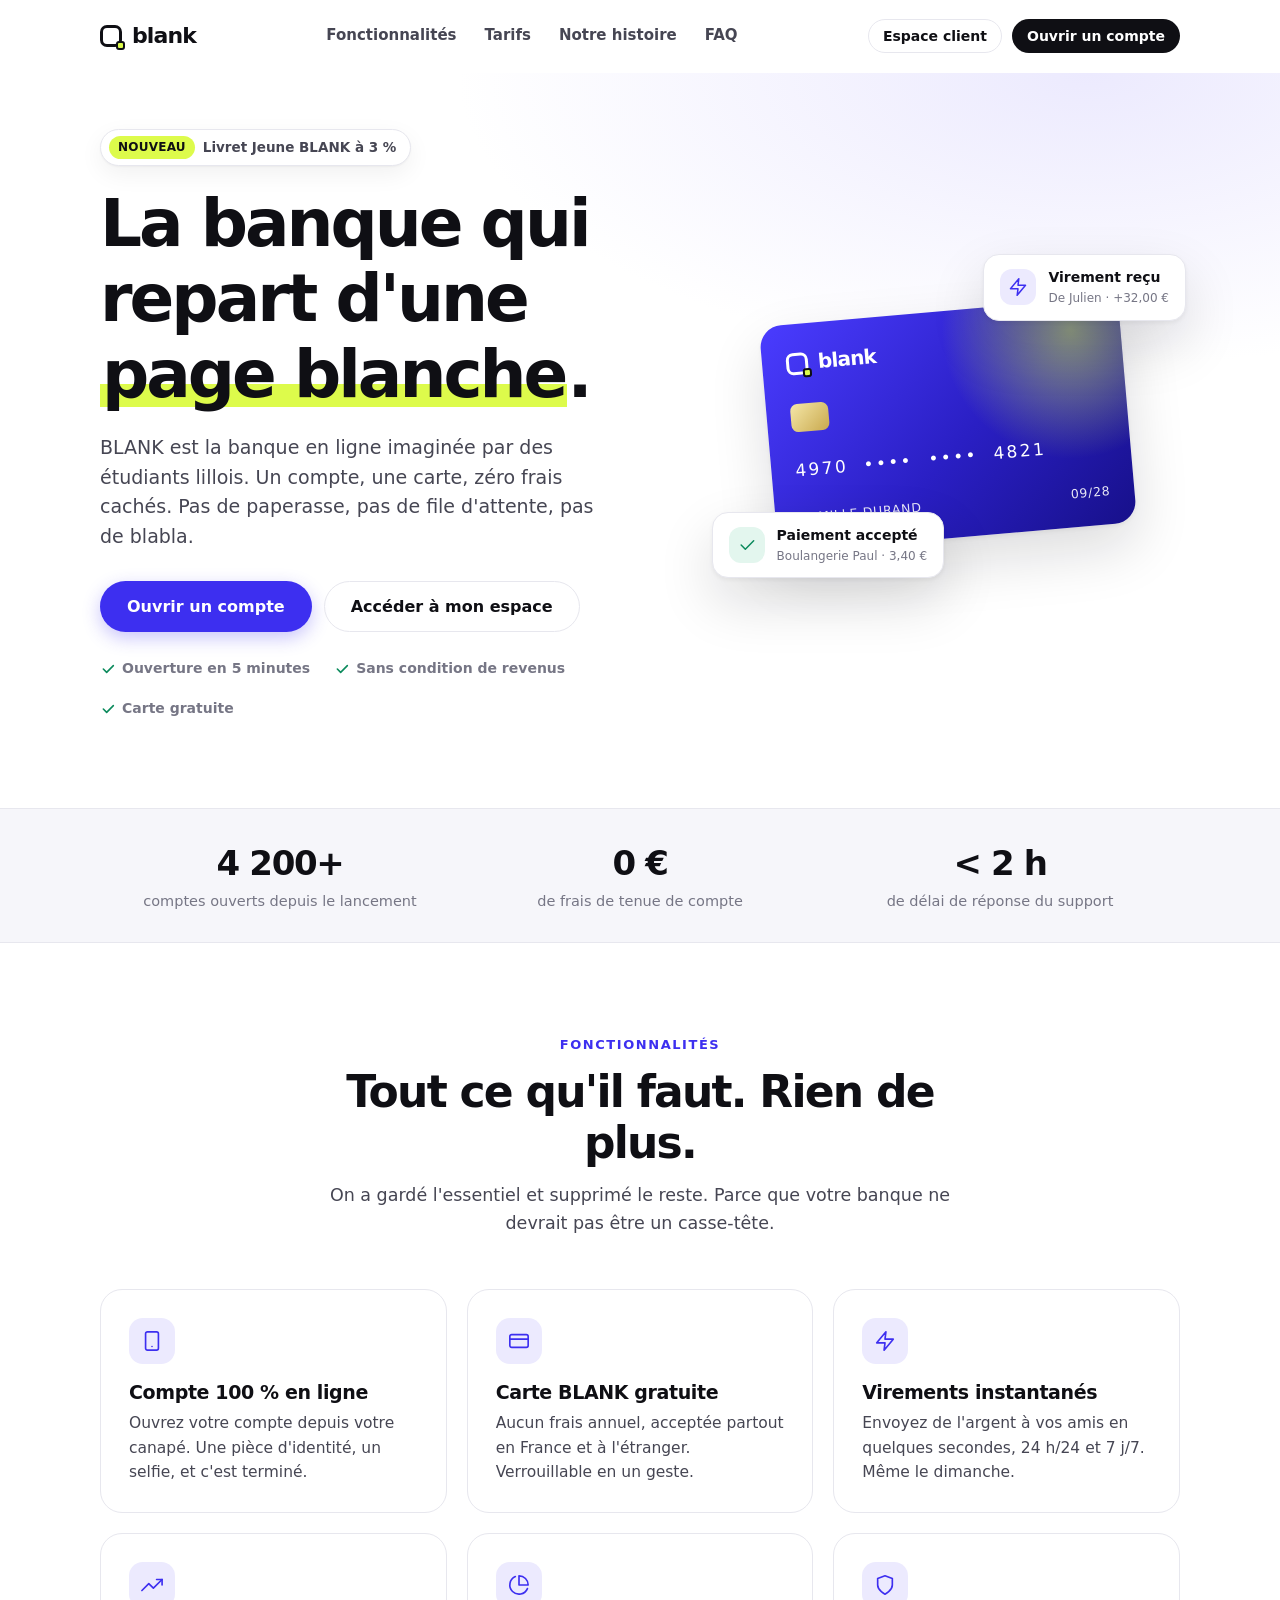
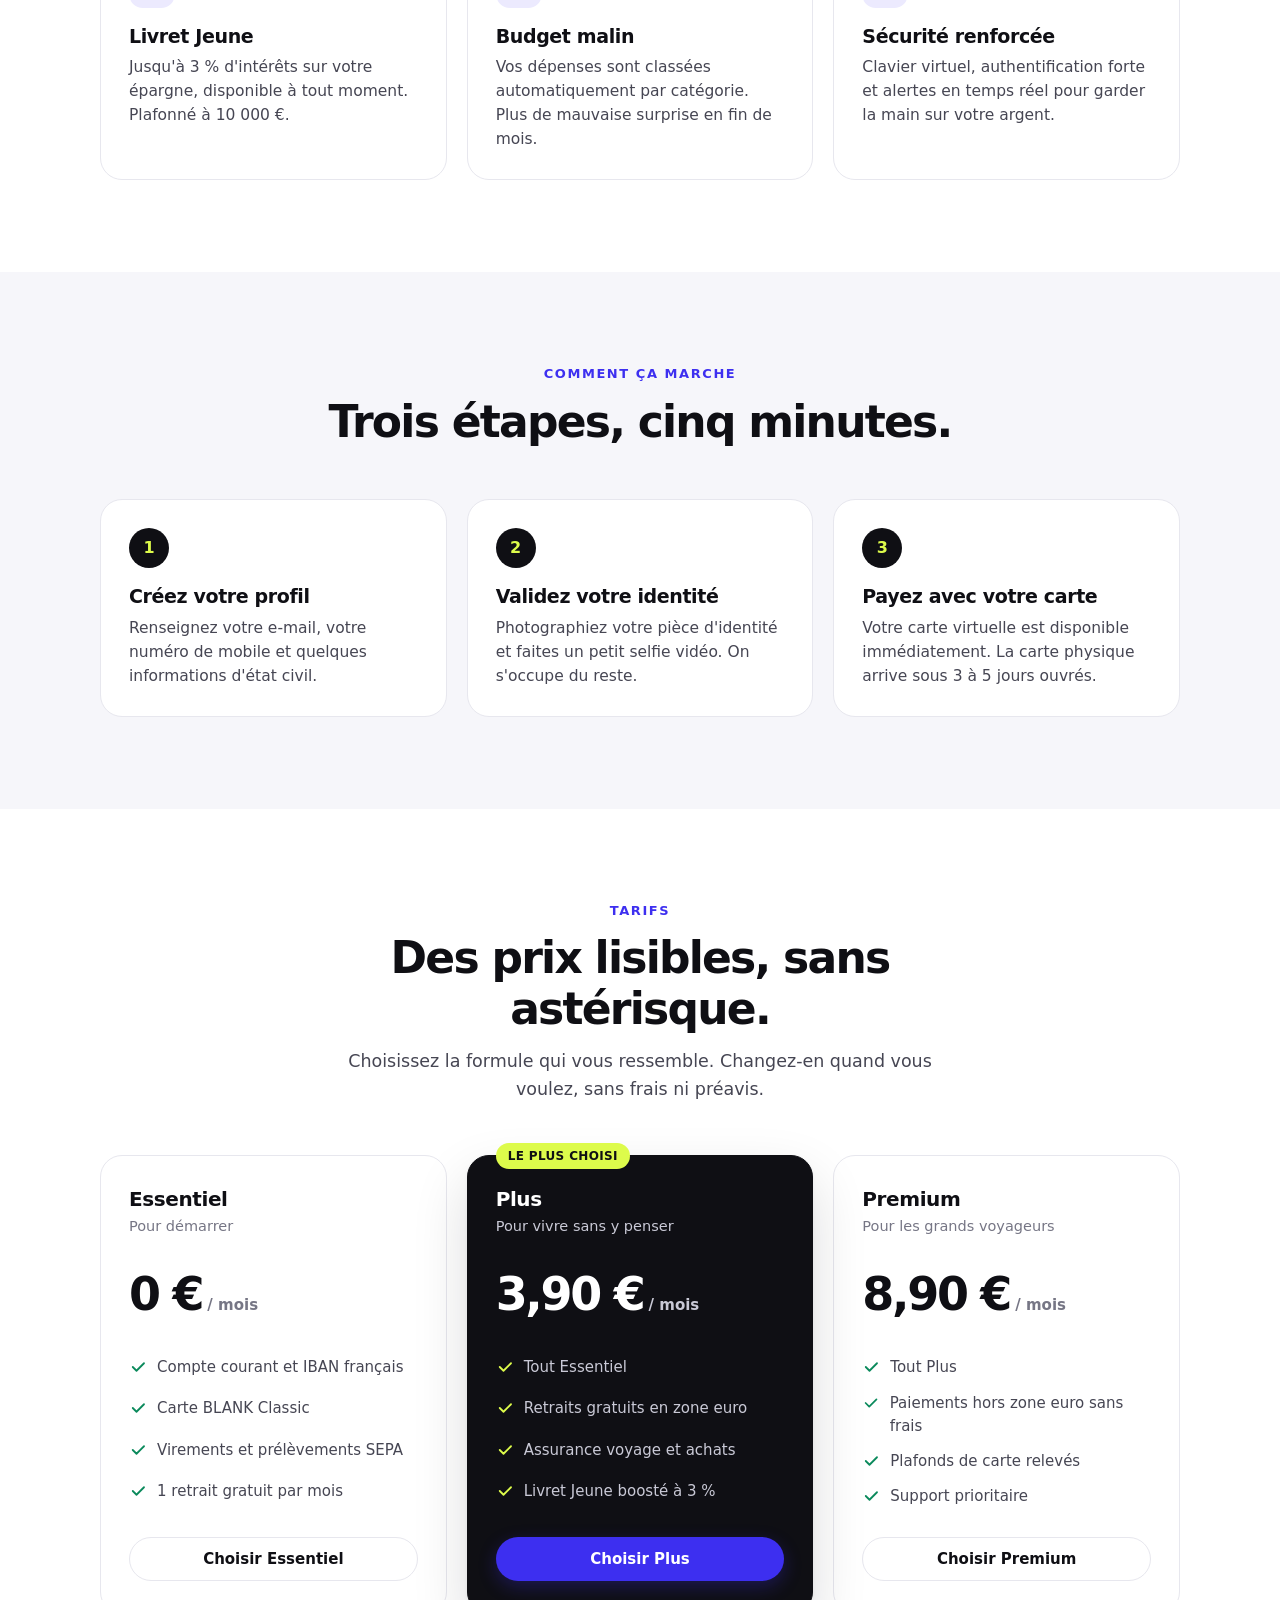
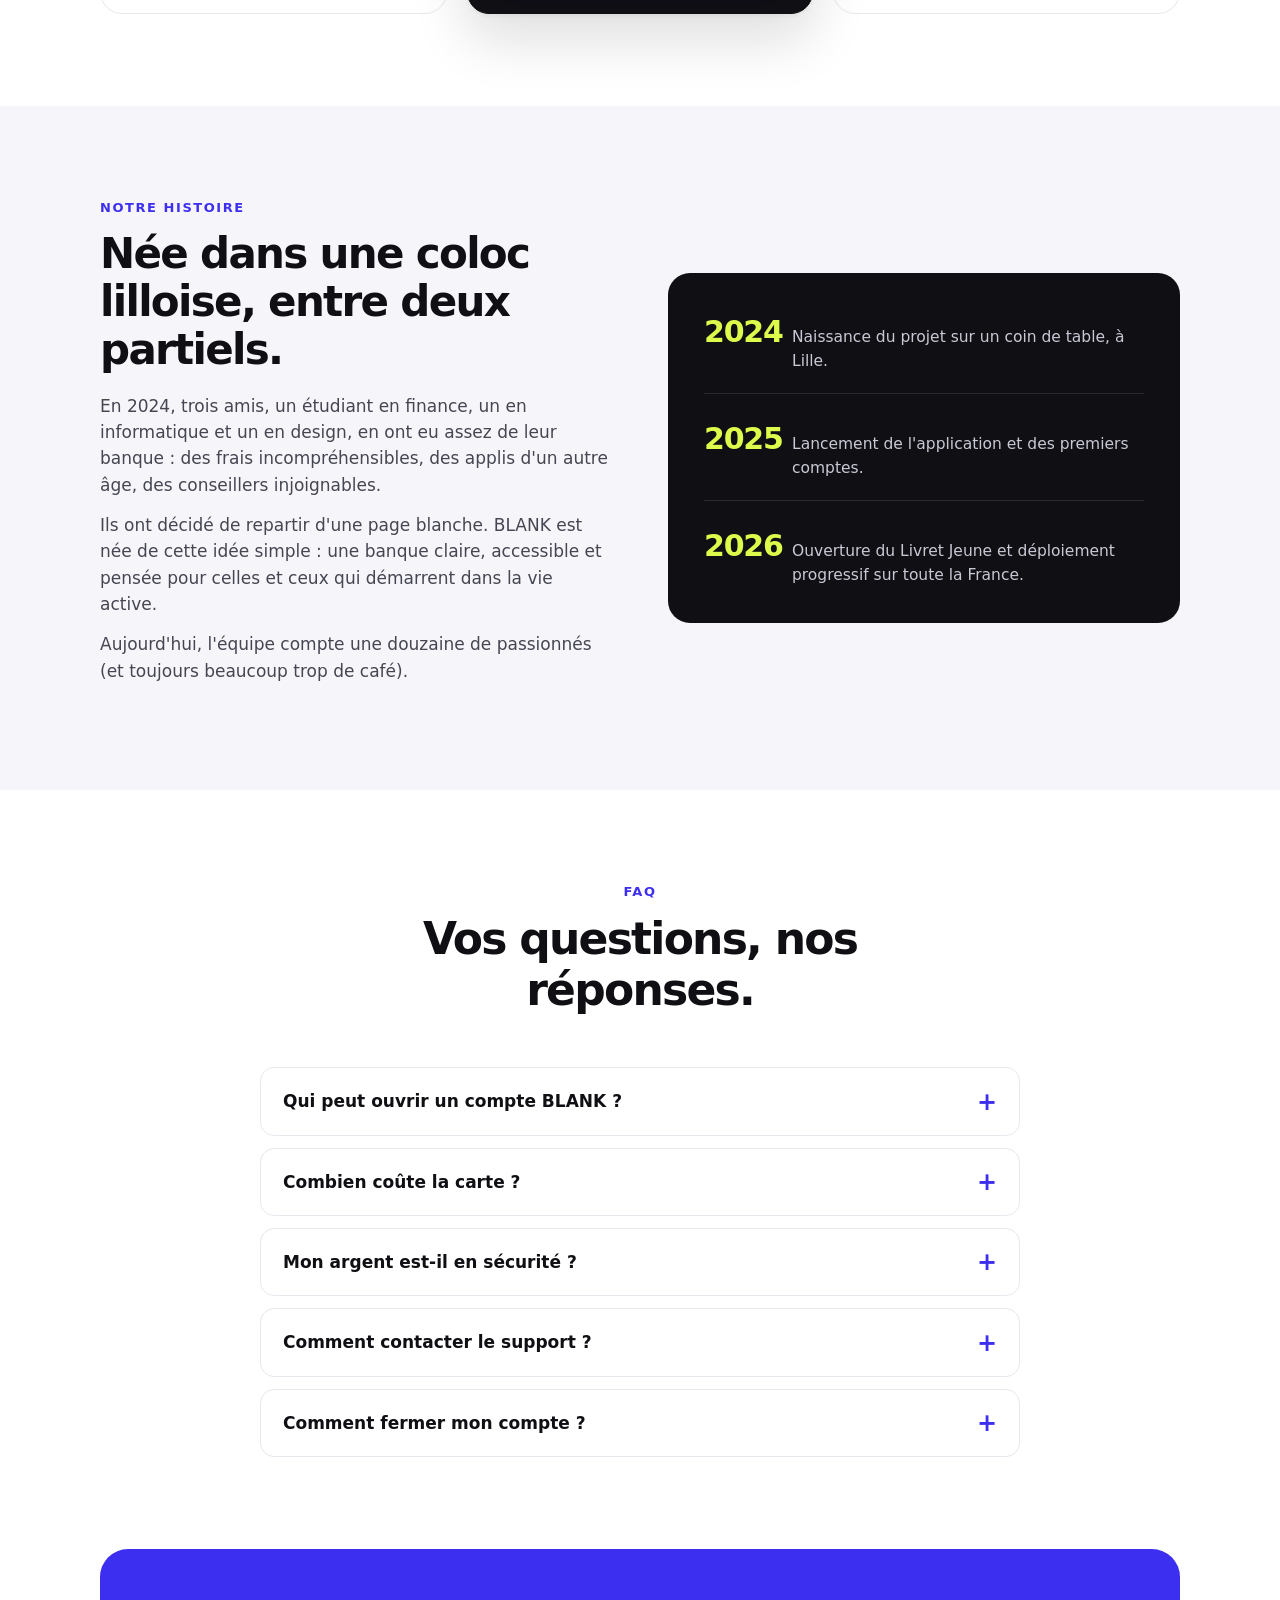
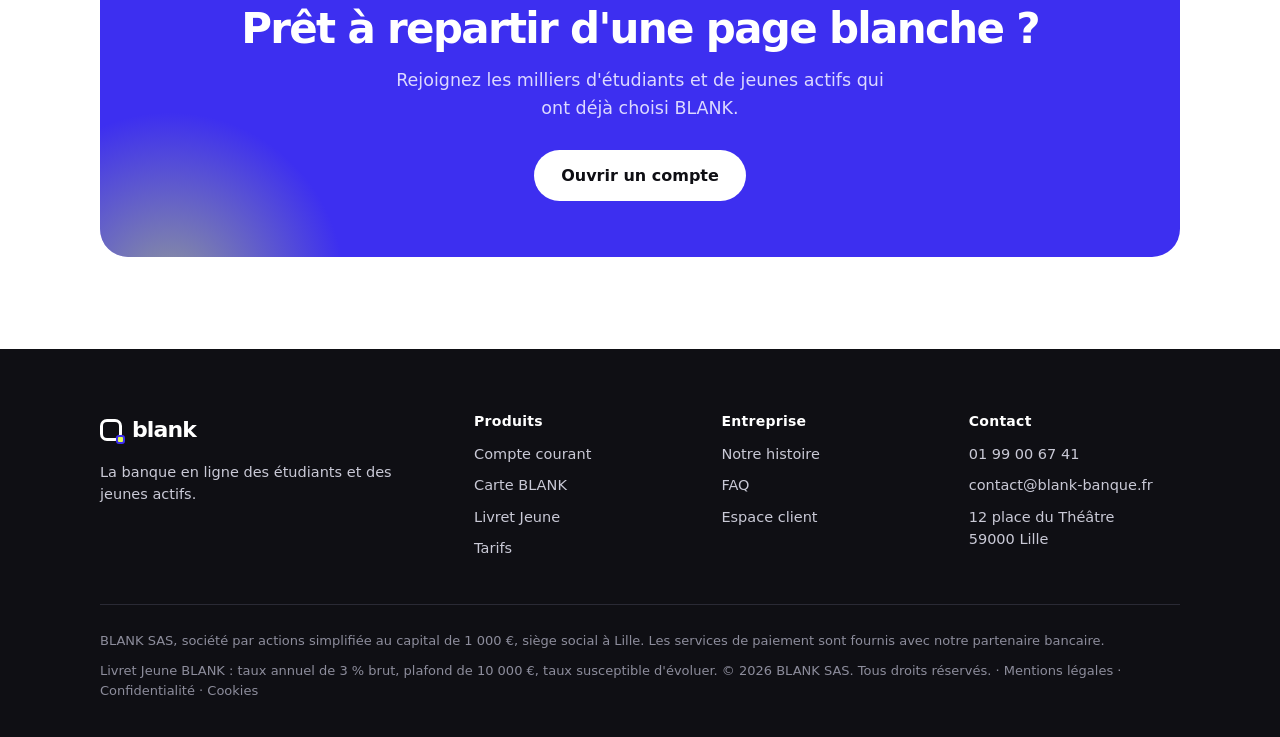
==== index.html @ 654149f1 "Ajouter le site BLANK : accueil, connexion et espace client - Page d'accueil (présentation, fonction" ====
<!doctype html>
<html lang="fr">
<head>
  <meta charset="utf-8">
  <meta name="viewport" content="width=device-width, initial-scale=1">
  <meta name="robots" content="noindex, nofollow">
  <title>BLANK · La banque en ligne des étudiants</title>
  <meta name="description" content="BLANK, la banque en ligne imaginée par des étudiants : un compte, une carte gratuite, des virements instantanés et zéro frais cachés.">
  <link rel="icon" href="assets/favicon.svg" type="image/svg+xml">
  <link rel="stylesheet" href="assets/css/style.css">
</head>
<body>

  <header class="site-header" id="top">
    <div class="container nav">
      <a class="logo" href="index.html" aria-label="BLANK, accueil"><span class="logo-mark"></span>blank</a>
      <nav class="nav-links" aria-label="Navigation">
        <a href="#fonctionnalites">Fonctionnalités</a>
        <a href="#tarifs">Tarifs</a>
        <a href="#histoire">Notre histoire</a>
        <a href="#faq">FAQ</a>
      </nav>
      <div class="nav-cta">
        <a class="btn btn-ghost btn-sm" href="connexion.html">Espace client</a>
        <button class="btn btn-dark btn-sm" data-open-account>Ouvrir un compte</button>
        <button class="nav-toggle" id="navToggle" aria-label="Menu" aria-expanded="false" aria-controls="mobileMenu"><span data-icon="menu"></span></button>
      </div>
    </div>
    <nav class="mobile-menu" id="mobileMenu" aria-label="Menu mobile">
      <a href="#fonctionnalites">Fonctionnalités</a>
      <a href="#tarifs">Tarifs</a>
      <a href="#histoire">Notre histoire</a>
      <a href="#faq">FAQ</a>
      <a href="connexion.html">Espace client</a>
    </nav>
  </header>

  <main>
    <section class="hero">
      <div class="container hero-grid">
        <div>
          <span class="eyebrow"><b>NOUVEAU</b>Livret Jeune BLANK à 3&nbsp;%</span>
          <h1>La banque qui repart d'une <mark>page blanche</mark>.</h1>
          <p class="lead">BLANK est la banque en ligne imaginée par des étudiants lillois. Un compte, une carte, zéro frais cachés. Pas de paperasse, pas de file d'attente, pas de blabla.</p>
          <div class="hero-actions">
            <button class="btn btn-primary btn-lg" data-open-account>Ouvrir un compte</button>
            <a class="btn btn-ghost btn-lg" href="connexion.html">Accéder à mon espace</a>
          </div>
          <div class="hero-points">
            <span><span data-icon="check"></span>Ouverture en 5 minutes</span>
            <span><span data-icon="check"></span>Sans condition de revenus</span>
            <span><span data-icon="check"></span>Carte gratuite</span>
          </div>
        </div>

        <div class="hero-visual" aria-hidden="true">
          <div class="bank-card">
            <span class="logo"><span class="logo-mark"></span>blank</span>
            <span class="chip"></span>
            <span class="pan">4970 &nbsp;&bull;&bull;&bull;&bull; &nbsp;&bull;&bull;&bull;&bull; &nbsp;4821</span>
            <span class="holder"><span>Camille Durand</span><span>09/28</span></span>
          </div>
          <div class="notif notif-1"><span class="dot" data-icon="check"></span><div><strong>Paiement accepté</strong><small>Boulangerie Paul · 3,40&nbsp;€</small></div></div>
          <div class="notif notif-2"><span class="dot" data-icon="bolt"></span><div><strong>Virement reçu</strong><small>De Julien · +32,00&nbsp;€</small></div></div>
        </div>
      </div>
    </section>

    <section class="stats" aria-label="BLANK en chiffres">
      <div class="container stats-grid">
        <div class="stat"><strong>4&nbsp;200+</strong><span>comptes ouverts depuis le lancement</span></div>
        <div class="stat"><strong>0&nbsp;€</strong><span>de frais de tenue de compte</span></div>
        <div class="stat"><strong>&lt;&nbsp;2&nbsp;h</strong><span>de délai de réponse du support</span></div>
      </div>
    </section>

    <section class="section" id="fonctionnalites">
      <div class="container">
        <div class="section-head">
          <div class="kicker">Fonctionnalités</div>
          <h2>Tout ce qu'il faut. Rien de plus.</h2>
          <p>On a gardé l'essentiel et supprimé le reste. Parce que votre banque ne devrait pas être un casse-tête.</p>
        </div>
        <div class="grid-3">
          <article class="feature"><div class="ico" data-icon="phone"></div><h3>Compte 100&nbsp;% en ligne</h3><p>Ouvrez votre compte depuis votre canapé. Une pièce d'identité, un selfie, et c'est terminé.</p></article>
          <article class="feature"><div class="ico" data-icon="card"></div><h3>Carte BLANK gratuite</h3><p>Aucun frais annuel, acceptée partout en France et à l'étranger. Verrouillable en un geste.</p></article>
          <article class="feature"><div class="ico" data-icon="bolt"></div><h3>Virements instantanés</h3><p>Envoyez de l'argent à vos amis en quelques secondes, 24&nbsp;h/24 et 7&nbsp;j/7. Même le dimanche.</p></article>
          <article class="feature"><div class="ico" data-icon="trend"></div><h3>Livret Jeune</h3><p>Jusqu'à 3&nbsp;% d'intérêts sur votre épargne, disponible à tout moment. Plafonné à 10&nbsp;000&nbsp;€.</p></article>
          <article class="feature"><div class="ico" data-icon="pie"></div><h3>Budget malin</h3><p>Vos dépenses sont classées automatiquement par catégorie. Plus de mauvaise surprise en fin de mois.</p></article>
          <article class="feature"><div class="ico" data-icon="shield"></div><h3>Sécurité renforcée</h3><p>Clavier virtuel, authentification forte et alertes en temps réel pour garder la main sur votre argent.</p></article>
        </div>
      </div>
    </section>

    <section class="section alt" aria-labelledby="how-title">
      <div class="container">
        <div class="section-head">
          <div class="kicker">Comment ça marche</div>
          <h2 id="how-title">Trois étapes, cinq minutes.</h2>
        </div>
        <div class="steps">
          <article class="step"><h3>Créez votre profil</h3><p>Renseignez votre e-mail, votre numéro de mobile et quelques informations d'état civil.</p></article>
          <article class="step"><h3>Validez votre identité</h3><p>Photographiez votre pièce d'identité et faites un petit selfie vidéo. On s'occupe du reste.</p></article>
          <article class="step"><h3>Payez avec votre carte</h3><p>Votre carte virtuelle est disponible immédiatement. La carte physique arrive sous 3 à 5 jours ouvrés.</p></article>
        </div>
      </div>
    </section>

    <section class="section" id="tarifs">
      <div class="container">
        <div class="section-head">
          <div class="kicker">Tarifs</div>
          <h2>Des prix lisibles, sans astérisque.</h2>
          <p>Choisissez la formule qui vous ressemble. Changez-en quand vous voulez, sans frais ni préavis.</p>
        </div>
        <div class="pricing">
          <article class="plan">
            <h3>Essentiel</h3><p class="tag">Pour démarrer</p>
            <div class="price">0&nbsp;€<small> / mois</small></div>
            <ul>
              <li><span data-icon="check"></span>Compte courant et IBAN français</li>
              <li><span data-icon="check"></span>Carte BLANK Classic</li>
              <li><span data-icon="check"></span>Virements et prélèvements SEPA</li>
              <li><span data-icon="check"></span>1 retrait gratuit par mois</li>
            </ul>
            <button class="btn btn-ghost btn-block" data-open-account>Choisir Essentiel</button>
          </article>
          <article class="plan plan-featured">
            <span class="badge-top">LE PLUS CHOISI</span>
            <h3>Plus</h3><p class="tag">Pour vivre sans y penser</p>
            <div class="price">3,90&nbsp;€<small> / mois</small></div>
            <ul>
              <li><span data-icon="check"></span>Tout Essentiel</li>
              <li><span data-icon="check"></span>Retraits gratuits en zone euro</li>
              <li><span data-icon="check"></span>Assurance voyage et achats</li>
              <li><span data-icon="check"></span>Livret Jeune boosté à 3&nbsp;%</li>
            </ul>
            <button class="btn btn-primary btn-block" data-open-account>Choisir Plus</button>
          </article>
          <article class="plan">
            <h3>Premium</h3><p class="tag">Pour les grands voyageurs</p>
            <div class="price">8,90&nbsp;€<small> / mois</small></div>
            <ul>
              <li><span data-icon="check"></span>Tout Plus</li>
              <li><span data-icon="check"></span>Paiements hors zone euro sans frais</li>
              <li><span data-icon="check"></span>Plafonds de carte relevés</li>
              <li><span data-icon="check"></span>Support prioritaire</li>
            </ul>
            <button class="btn btn-ghost btn-block" data-open-account>Choisir Premium</button>
          </article>
        </div>
      </div>
    </section>

    <section class="section alt" id="histoire">
      <div class="container about">
        <div>
          <div class="kicker">Notre histoire</div>
          <h2>Née dans une coloc lilloise, entre deux partiels.</h2>
          <p>En 2024, trois amis, un étudiant en finance, un en informatique et un en design, en ont eu assez de leur banque : des frais incompréhensibles, des applis d'un autre âge, des conseillers injoignables.</p>
          <p>Ils ont décidé de repartir d'une page blanche. BLANK est née de cette idée simple : une banque claire, accessible et pensée pour celles et ceux qui démarrent dans la vie active.</p>
          <p>Aujourd'hui, l'équipe compte une douzaine de passionnés (et toujours beaucoup trop de café).</p>
        </div>
        <div class="about-panel">
          <div><strong>2024</strong><span>Naissance du projet sur un coin de table, à Lille.</span></div>
          <div><strong>2025</strong><span>Lancement de l'application et des premiers comptes.</span></div>
          <div><strong>2026</strong><span>Ouverture du Livret Jeune et déploiement progressif sur toute la France.</span></div>
        </div>
      </div>
    </section>

    <section class="section" id="faq">
      <div class="container">
        <div class="section-head">
          <div class="kicker">FAQ</div>
          <h2>Vos questions, nos réponses.</h2>
        </div>
        <div class="faq">
          <details><summary>Qui peut ouvrir un compte BLANK&nbsp;?</summary><p>Toute personne majeure résidant en France, étudiante ou non. Aucune condition de revenus n'est demandée pour la formule Essentiel.</p></details>
          <details><summary>Combien coûte la carte&nbsp;?</summary><p>La carte BLANK Classic est gratuite, sans frais annuels. Les formules Plus et Premium proposent des cartes avec davantage d'avantages.</p></details>
          <details><summary>Mon argent est-il en sécurité&nbsp;?</summary><p>Vos fonds sont conservés sur des comptes dédiés, ouverts auprès de notre partenaire bancaire. Votre espace est protégé par un clavier virtuel, et vous pouvez verrouiller votre carte à tout moment.</p></details>
          <details><summary>Comment contacter le support&nbsp;?</summary><p>Par e-mail à contact@blank-banque.fr ou par téléphone au 01&nbsp;99&nbsp;00&nbsp;67&nbsp;41, du lundi au vendredi de 9&nbsp;h à 18&nbsp;h. Nous répondons en moins de 2&nbsp;heures ouvrées.</p></details>
          <details><summary>Comment fermer mon compte&nbsp;?</summary><p>Vous pouvez demander la clôture de votre compte à tout moment depuis votre espace client ou en écrivant à notre service client. Elle est gratuite.</p></details>
        </div>
      </div>
    </section>

    <section class="container" aria-label="Appel à l'action">
      <div class="cta-band">
        <h2>Prêt à repartir d'une page blanche&nbsp;?</h2>
        <p>Rejoignez les milliers d'étudiants et de jeunes actifs qui ont déjà choisi BLANK.</p>
        <button class="btn btn-light btn-lg" data-open-account>Ouvrir un compte</button>
      </div>
    </section>
  </main>

  <footer class="site-footer">
    <div class="container">
      <div class="footer-grid">
        <div>
          <a class="logo on-dark" href="index.html"><span class="logo-mark"></span>blank</a>
          <p>La banque en ligne des étudiants et des jeunes actifs.</p>
        </div>
        <div>
          <h4>Produits</h4>
          <ul><li><a href="#fonctionnalites">Compte courant</a></li><li><a href="#fonctionnalites">Carte BLANK</a></li><li><a href="#fonctionnalites">Livret Jeune</a></li><li><a href="#tarifs">Tarifs</a></li></ul>
        </div>
        <div>
          <h4>Entreprise</h4>
          <ul><li><a href="#histoire">Notre histoire</a></li><li><a href="#faq">FAQ</a></li><li><a href="connexion.html">Espace client</a></li></ul>
        </div>
        <div>
          <h4>Contact</h4>
          <ul><li>01&nbsp;99&nbsp;00&nbsp;67&nbsp;41</li><li>contact@blank-banque.fr</li><li>12 place du Théâtre<br>59000 Lille</li></ul>
        </div>
      </div>
      <div class="footer-legal">
        <p>BLANK SAS, société par actions simplifiée au capital de 1&nbsp;000&nbsp;€, siège social à Lille. Les services de paiement sont fournis avec notre partenaire bancaire.</p>
        <p>Livret Jeune BLANK&nbsp;: taux annuel de 3&nbsp;% brut, plafond de 10&nbsp;000&nbsp;€, taux susceptible d'évoluer. &copy; <span id="year">2026</span> BLANK SAS. Tous droits réservés. &middot; Mentions légales &middot; Confidentialité &middot; Cookies</p>
      </div>
    </div>
  </footer>

  <script src="assets/js/common.js"></script>
  <script src="assets/js/site.js"></script>
</body>
</html>
---- assets/css/style.css ----
/* =========================================================
   BLANK — feuille de style commune
   ========================================================= */

:root {
  --ink: #0f0f14;
  --ink-2: #464653;
  --muted: #767685;
  --line: #e7e7ee;
  --bg: #f6f6fa;
  --paper: #ffffff;
  --accent: #3d2ff0;
  --accent-2: #2a1fc4;
  --accent-soft: #eceafe;
  --lime: #ddfb4b;
  --pos: #0b8a5c;
  --pos-soft: #e3f6ee;
  --warn: #9a5b00;
  --warn-soft: #fff3dc;
  --neg: #c62843;
  --neg-soft: #fde8ec;
  --radius: 14px;
  --radius-lg: 22px;
  --shadow: 0 1px 2px rgba(15, 15, 20, .04), 0 8px 24px rgba(15, 15, 20, .06);
  --shadow-lg: 0 2px 4px rgba(15, 15, 20, .05), 0 24px 56px rgba(15, 15, 20, .14);
  --font: ui-sans-serif, system-ui, -apple-system, "Segoe UI", Roboto, "Helvetica Neue", Arial, sans-serif;
}

*, *::before, *::after { box-sizing: border-box; }
html { scroll-behavior: smooth; -webkit-text-size-adjust: 100%; }
body {
  margin: 0;
  font-family: var(--font);
  font-size: 16px;
  line-height: 1.55;
  color: var(--ink);
  background: var(--paper);
  -webkit-font-smoothing: antialiased;
}
img, svg { max-width: 100%; display: block; }
a { color: inherit; text-decoration: none; }
button, input, select { font: inherit; color: inherit; }
h1, h2, h3, h4 { margin: 0; line-height: 1.15; letter-spacing: -.02em; }
p { margin: 0; }
ul { margin: 0; padding: 0; list-style: none; }
:focus-visible { outline: 3px solid var(--accent); outline-offset: 2px; border-radius: 6px; }
.sr-only { position: absolute; width: 1px; height: 1px; overflow: hidden; clip: rect(0 0 0 0); white-space: nowrap; }
.container { width: 100%; max-width: 1120px; margin: 0 auto; padding: 0 20px; }
.ic { width: 20px; height: 20px; flex: none; fill: none; stroke: currentColor; stroke-width: 1.8; stroke-linecap: round; stroke-linejoin: round; }
.num { font-variant-numeric: tabular-nums; }

/* ---------- Logo ---------- */
.logo { display: inline-flex; align-items: center; gap: 10px; font-weight: 800; font-size: 22px; letter-spacing: -.04em; }
.logo-mark { width: 22px; height: 22px; border: 3.5px solid currentColor; border-radius: 7px; position: relative; }
.logo-mark::after { content: ""; position: absolute; right: -6px; bottom: -6px; width: 9px; height: 9px; border-radius: 3px; background: var(--lime); border: 2px solid var(--ink); }
.logo.on-dark .logo-mark::after { border-color: var(--accent); }

/* ---------- Boutons ---------- */
.btn {
  display: inline-flex; align-items: center; justify-content: center; gap: 8px;
  padding: 12px 20px; border-radius: 999px; border: 1.5px solid transparent;
  font-weight: 650; font-size: 15px; line-height: 1.2; cursor: pointer;
  transition: transform .12s ease, background .15s ease, border-color .15s ease, box-shadow .15s ease;
  white-space: nowrap;
}
.btn:active { transform: translateY(1px); }
.btn-primary { background: var(--accent); color: #fff; box-shadow: 0 6px 18px rgba(61, 47, 240, .28); }
.btn-primary:hover { background: var(--accent-2); }
.btn-dark { background: var(--ink); color: #fff; }
.btn-dark:hover { background: #26262f; }
.btn-ghost { background: transparent; border-color: var(--line); color: var(--ink); }
.btn-ghost:hover { border-color: var(--ink); }
.btn-light { background: #fff; color: var(--ink); }
.btn-lg { padding: 15px 26px; font-size: 16px; }
.btn-sm { padding: 8px 14px; font-size: 14px; }
.btn-block { width: 100%; }
.btn[disabled] { opacity: .5; cursor: not-allowed; box-shadow: none; }

/* =========================================================
   SITE VITRINE
   ========================================================= */
.site-header { position: sticky; top: 0; z-index: 50; background: rgba(255, 255, 255, .86); backdrop-filter: saturate(1.4) blur(14px); border-bottom: 1px solid transparent; transition: border-color .2s; }
.site-header.scrolled { border-color: var(--line); }
.nav { display: flex; align-items: center; justify-content: space-between; height: 72px; gap: 16px; }
.nav-links { display: flex; gap: 28px; font-weight: 550; font-size: 15px; color: var(--ink-2); }
.nav-links a:hover { color: var(--accent); }
.nav-cta { display: flex; gap: 10px; align-items: center; }
.nav-toggle { display: none; background: none; border: 0; padding: 8px; cursor: pointer; }
.mobile-menu { display: none; }

.hero { position: relative; overflow: hidden; padding: 56px 0 88px; background: radial-gradient(900px 420px at 85% 0%, var(--accent-soft), transparent 70%); }
.hero-grid { display: grid; grid-template-columns: 1.1fr .9fr; gap: 48px; align-items: center; }
.eyebrow { display: inline-flex; align-items: center; gap: 8px; padding: 6px 14px 6px 8px; border-radius: 999px; background: var(--paper); border: 1px solid var(--line); font-size: 13.5px; font-weight: 600; color: var(--ink-2); box-shadow: var(--shadow); }
.eyebrow b { background: var(--lime); color: var(--ink); padding: 2px 9px; border-radius: 999px; font-size: 12px; letter-spacing: .02em; }
.hero h1 { font-size: clamp(38px, 6vw, 66px); font-weight: 800; margin: 20px 0 20px; letter-spacing: -.045em; }
.hero h1 mark { background: linear-gradient(transparent 62%, var(--lime) 62%, var(--lime) 92%, transparent 92%); color: inherit; padding: 0 2px; }
.hero p.lead { font-size: 19px; color: var(--ink-2); max-width: 520px; }
.hero-actions { display: flex; gap: 12px; flex-wrap: wrap; margin-top: 30px; }
.hero-points { display: flex; gap: 18px 24px; flex-wrap: wrap; margin-top: 26px; color: var(--muted); font-size: 14px; font-weight: 550; }
.hero-points span { display: inline-flex; align-items: center; gap: 6px; }
.hero-points .ic { width: 16px; height: 16px; color: var(--pos); stroke-width: 2.4; }

.hero-visual { position: relative; min-height: 380px; display: grid; place-items: center; }
.bank-card { width: min(100%, 360px); aspect-ratio: 1.586; border-radius: 22px; padding: 24px; color: #fff; background: linear-gradient(135deg, #4a3cff 0%, #2a1fc4 55%, #17108a 100%); box-shadow: var(--shadow-lg); position: relative; display: flex; flex-direction: column; justify-content: space-between; transform: rotate(-5deg); overflow: hidden; }
.bank-card::before { content: ""; position: absolute; width: 280px; height: 280px; border-radius: 50%; right: -90px; top: -110px; background: radial-gradient(circle, rgba(221, 251, 75, .55), transparent 65%); }
.bank-card .logo { font-size: 20px; position: relative; }
.bank-card .chip { width: 38px; height: 28px; border-radius: 7px; background: linear-gradient(135deg, #f5e7a8, #c9a94e); position: relative; }
.bank-card .pan { font-size: 17px; letter-spacing: .14em; font-variant-numeric: tabular-nums; position: relative; }
.bank-card .holder { display: flex; justify-content: space-between; font-size: 12.5px; opacity: .9; position: relative; text-transform: uppercase; letter-spacing: .06em; }
.notif { position: absolute; display: flex; gap: 12px; align-items: center; background: var(--paper); border: 1px solid var(--line); border-radius: 16px; padding: 12px 16px; box-shadow: var(--shadow-lg); font-size: 14px; }
.notif small { display: block; color: var(--muted); font-size: 12px; }
.notif strong { font-variant-numeric: tabular-nums; }
.notif .dot { width: 36px; height: 36px; border-radius: 12px; display: grid; place-items: center; background: var(--pos-soft); color: var(--pos); }
.notif-1 { left: -4px; bottom: 36px; }
.notif-2 { right: -6px; top: 20px; }
.notif-2 .dot { background: var(--accent-soft); color: var(--accent); }

.stats { border-block: 1px solid var(--line); background: var(--bg); }
.stats-grid { display: grid; grid-template-columns: repeat(3, 1fr); text-align: center; }
.stat { padding: 28px 12px; }
.stat strong { display: block; font-size: 34px; letter-spacing: -.04em; }
.stat span { color: var(--muted); font-size: 14.5px; }

.section { padding: 92px 0; }
.section.alt { background: var(--bg); }
.section-head { max-width: 640px; margin: 0 auto 52px; text-align: center; }
.kicker { font-size: 13px; font-weight: 750; letter-spacing: .12em; text-transform: uppercase; color: var(--accent); margin-bottom: 12px; }
.section-head h2 { font-size: clamp(30px, 4.2vw, 44px); font-weight: 800; letter-spacing: -.04em; }
.section-head p { margin-top: 14px; color: var(--ink-2); font-size: 17.5px; }
[id] { scroll-margin-top: 88px; }

.grid-3 { display: grid; grid-template-columns: repeat(3, 1fr); gap: 20px; }
.feature { background: var(--paper); border: 1px solid var(--line); border-radius: var(--radius-lg); padding: 28px; transition: transform .2s, box-shadow .2s, border-color .2s; }
.feature:hover { transform: translateY(-3px); box-shadow: var(--shadow); border-color: transparent; }
.feature .ico { width: 46px; height: 46px; border-radius: 14px; display: grid; place-items: center; background: var(--accent-soft); color: var(--accent); margin-bottom: 18px; }
.feature .ico .ic { width: 22px; height: 22px; }
.feature h3 { font-size: 19px; margin-bottom: 8px; letter-spacing: -.02em; }
.feature p { color: var(--ink-2); font-size: 15.5px; }

.steps { display: grid; grid-template-columns: repeat(3, 1fr); gap: 20px; counter-reset: step; }
.step { position: relative; padding: 28px; border-radius: var(--radius-lg); background: var(--paper); border: 1px solid var(--line); }
.step::before { counter-increment: step; content: counter(step); display: grid; place-items: center; width: 40px; height: 40px; border-radius: 50%; background: var(--ink); color: var(--lime); font-weight: 800; margin-bottom: 18px; }
.step h3 { font-size: 19px; margin-bottom: 8px; }
.step p { color: var(--ink-2); font-size: 15.5px; }

.pricing { display: grid; grid-template-columns: repeat(3, 1fr); gap: 20px; align-items: stretch; }
.plan { background: var(--paper); border: 1px solid var(--line); border-radius: var(--radius-lg); padding: 32px 28px; display: flex; flex-direction: column; }
.plan h3 { font-size: 20px; }
.plan .tag { color: var(--muted); font-size: 14.5px; margin-top: 4px; min-height: 22px; }
.plan .price { font-size: 46px; font-weight: 800; letter-spacing: -.05em; margin: 22px 0 4px; }
.plan .price small { font-size: 15px; font-weight: 550; color: var(--muted); letter-spacing: 0; }
.plan ul { margin: 22px 0 28px; display: grid; gap: 12px; font-size: 15px; color: var(--ink-2); flex: 1; }
.plan li { display: flex; gap: 10px; align-items: flex-start; }
.plan li .ic { width: 18px; height: 18px; margin-top: 2px; color: var(--pos); stroke-width: 2.4; }
.plan-featured { background: var(--ink); color: #fff; border-color: var(--ink); position: relative; box-shadow: var(--shadow-lg); }
.plan-featured .tag, .plan-featured .price small, .plan-featured ul { color: #c9c9d6; }
.plan-featured li .ic { color: var(--lime); }
.plan-featured .badge-top { position: absolute; top: -13px; left: 28px; background: var(--lime); color: var(--ink); font-size: 12px; font-weight: 800; padding: 4px 12px; border-radius: 999px; letter-spacing: .03em; }

.about { display: grid; grid-template-columns: 1fr 1fr; gap: 56px; align-items: center; }
.about h2 { font-size: clamp(30px, 4vw, 42px); font-weight: 800; letter-spacing: -.04em; margin-bottom: 18px; }
.about p { color: var(--ink-2); font-size: 17px; margin-bottom: 14px; }
.about-panel { background: var(--ink); color: #fff; border-radius: var(--radius-lg); padding: 36px; display: grid; gap: 22px; }
.about-panel div { display: grid; grid-template-columns: 72px 1fr; gap: 16px; align-items: baseline; padding-bottom: 20px; border-bottom: 1px solid #2a2a35; }
.about-panel div:last-child { border: 0; padding: 0; }
.about-panel strong { font-size: 30px; color: var(--lime); letter-spacing: -.04em; }
.about-panel span { color: #c9c9d6; font-size: 15.5px; }

.faq { max-width: 760px; margin: 0 auto; display: grid; gap: 12px; }
.faq details { background: var(--paper); border: 1px solid var(--line); border-radius: var(--radius); padding: 0 22px; }
.faq summary { list-style: none; cursor: pointer; padding: 20px 0; font-weight: 650; font-size: 17px; display: flex; justify-content: space-between; gap: 16px; align-items: center; }
.faq summary::-webkit-details-marker { display: none; }
.faq summary::after { content: "+"; font-size: 24px; line-height: 1; color: var(--accent); transition: transform .2s; }
.faq details[open] summary::after { transform: rotate(45deg); }
.faq details p { padding: 0 0 20px; color: var(--ink-2); }

.cta-band { background: var(--accent); color: #fff; border-radius: 28px; padding: 56px 40px; text-align: center; position: relative; overflow: hidden; }
.cta-band::after { content: ""; position: absolute; width: 380px; height: 380px; border-radius: 50%; left: -120px; bottom: -220px; background: radial-gradient(circle, rgba(221, 251, 75, .5), transparent 65%); }
.cta-band h2 { font-size: clamp(28px, 4vw, 42px); font-weight: 800; letter-spacing: -.04em; position: relative; }
.cta-band p { margin: 14px auto 28px; max-width: 520px; color: #dcd9ff; font-size: 17.5px; position: relative; }
.cta-band .btn { position: relative; }

.site-footer { background: var(--ink); color: #c9c9d6; padding: 64px 0 36px; margin-top: 92px; font-size: 14.5px; }
.footer-grid { display: grid; grid-template-columns: 1.6fr repeat(3, 1fr); gap: 36px; }
.site-footer .logo { color: #fff; margin-bottom: 14px; }
.site-footer h4 { color: #fff; font-size: 14px; letter-spacing: .02em; margin-bottom: 14px; }
.site-footer li + li { margin-top: 9px; }
.site-footer a:hover { color: #fff; text-decoration: underline; }
.footer-legal { border-top: 1px solid #2a2a35; margin-top: 44px; padding-top: 26px; font-size: 13px; color: #8d8d9c; display: grid; gap: 10px; }

/* =========================================================
   CONNEXION
   ========================================================= */
.auth { min-height: 100vh; display: grid; grid-template-columns: 1fr 1.05fr; }
.auth-aside { background: var(--accent); color: #fff; padding: 40px 56px; display: flex; flex-direction: column; justify-content: space-between; position: relative; overflow: hidden; }
.auth-aside::after { content: ""; position: absolute; width: 520px; height: 520px; border-radius: 50%; right: -200px; bottom: -220px; background: radial-gradient(circle, rgba(221, 251, 75, .55), transparent 62%); }
.auth-aside h1 { font-size: clamp(30px, 3.4vw, 44px); font-weight: 800; letter-spacing: -.045em; max-width: 440px; position: relative; }
.auth-aside p { color: #dcd9ff; max-width: 400px; margin-top: 14px; position: relative; }
.auth-aside .secure { display: flex; gap: 10px; align-items: center; font-size: 14px; color: #dcd9ff; position: relative; }
.auth-main { display: grid; place-items: center; padding: 40px 24px; }
.auth-box { width: 100%; max-width: 400px; }
.auth-box h2 { font-size: 28px; font-weight: 800; letter-spacing: -.04em; }
.auth-box > p { color: var(--muted); margin: 6px 0 26px; }
.field { display: grid; gap: 8px; margin-bottom: 22px; }
.field label, .label { font-weight: 650; font-size: 14px; }
.input, .select { width: 100%; padding: 13px 14px; border: 1.5px solid var(--line); border-radius: 12px; background: var(--paper); font-size: 16px; transition: border-color .15s, box-shadow .15s; }
.input:focus, .select:focus { outline: 0; border-color: var(--accent); box-shadow: 0 0 0 4px var(--accent-soft); }
.input.invalid { border-color: var(--neg); }
.hint { font-size: 13px; color: var(--muted); }
.error-msg { font-size: 13.5px; color: var(--neg); font-weight: 550; min-height: 0; }
.code-dots { display: flex; gap: 12px; justify-content: center; margin: 4px 0 14px; }
.code-dots i { width: 14px; height: 14px; border-radius: 50%; border: 2px solid var(--line); transition: all .12s; }
.code-dots i.on { background: var(--ink); border-color: var(--ink); transform: scale(1.1); }
.keypad { display: grid; grid-template-columns: repeat(3, 1fr); gap: 10px; }
.key { padding: 15px 0; border: 1.5px solid var(--line); border-radius: 12px; background: var(--paper); font-size: 20px; font-weight: 650; cursor: pointer; transition: background .1s, border-color .1s, transform .08s; }
.key:hover { border-color: var(--ink); background: var(--bg); }
.key:active { transform: scale(.96); }
.key.ctl { font-size: 13px; color: var(--ink-2); font-weight: 600; }
.alert { padding: 12px 14px; border-radius: 12px; font-size: 14.5px; margin-bottom: 20px; display: flex; gap: 10px; align-items: flex-start; }
.alert-err { background: var(--neg-soft); color: var(--neg); }
.alert-warn { background: var(--warn-soft); color: var(--warn); }
.alert-ok { background: var(--pos-soft); color: var(--pos); }
.alert .ic { margin-top: 2px; width: 18px; height: 18px; }
.auth-links { display: flex; justify-content: space-between; gap: 12px; flex-wrap: wrap; margin-top: 20px; font-size: 14px; }
.auth-links a { color: var(--accent); font-weight: 600; }
.auth-links a:hover { text-decoration: underline; }
.spinner { width: 16px; height: 16px; border-radius: 50%; border: 2.5px solid rgba(255, 255, 255, .4); border-top-color: #fff; animation: spin .7s linear infinite; }
@keyframes spin { to { transform: rotate(360deg); } }

/* =========================================================
   ESPACE CLIENT
   ========================================================= */
.app-body { background: var(--bg); }
.app { display: grid; grid-template-columns: 256px 1fr; min-height: 100vh; }
.sidebar { background: var(--paper); border-right: 1px solid var(--line); padding: 24px 16px; display: flex; flex-direction: column; position: sticky; top: 0; height: 100vh; }
.sidebar .logo { padding: 4px 12px 28px; }
.side-nav { display: grid; gap: 4px; }
.side-link { display: flex; align-items: center; gap: 12px; padding: 11px 12px; border-radius: 12px; font-weight: 600; font-size: 15px; color: var(--ink-2); }
.side-link:hover { background: var(--bg); color: var(--ink); }
.side-link.active { background: var(--accent-soft); color: var(--accent); }
.side-foot { margin-top: auto; border-top: 1px solid var(--line); padding-top: 16px; display: grid; gap: 6px; }
.side-foot small { color: var(--muted); padding: 0 12px; font-size: 12.5px; }
.app-main { min-width: 0; display: flex; flex-direction: column; }
.topbar { height: 68px; display: flex; align-items: center; justify-content: space-between; padding: 0 32px; background: rgba(246, 246, 250, .9); backdrop-filter: blur(10px); position: sticky; top: 0; z-index: 20; border-bottom: 1px solid var(--line); }
.topbar .burger { display: none; background: none; border: 0; padding: 8px; margin-left: -8px; cursor: pointer; }
.topbar .logo { display: none; font-size: 20px; }
.user-chip { display: flex; align-items: center; gap: 10px; margin-left: auto; font-weight: 600; font-size: 14.5px; }
.avatar { width: 36px; height: 36px; border-radius: 50%; background: var(--ink); color: var(--lime); display: grid; place-items: center; font-weight: 800; font-size: 14px; }
.user-chip .who { line-height: 1.2; text-align: right; }
.user-chip .who small { display: block; color: var(--muted); font-weight: 500; font-size: 12px; }
.page { padding: 32px; }
.page-inner { max-width: 1080px; margin: 0 auto; }
.page-head { display: flex; justify-content: space-between; align-items: flex-end; gap: 16px; flex-wrap: wrap; margin-bottom: 26px; }
.page-head h1 { font-size: 30px; font-weight: 800; letter-spacing: -.04em; }
.page-head p { color: var(--muted); margin-top: 4px; }
.scrim { display: none; }

.panel { background: var(--paper); border: 1px solid var(--line); border-radius: var(--radius-lg); padding: 24px; }
.panel + .panel { margin-top: 20px; }
.panel-head { display: flex; justify-content: space-between; align-items: center; gap: 12px; margin-bottom: 16px; }
.panel-head h2 { font-size: 18px; letter-spacing: -.02em; }
.link { color: var(--accent); font-weight: 650; font-size: 14.5px; }
.link:hover { text-decoration: underline; }
.grid-2 { display: grid; grid-template-columns: repeat(2, 1fr); gap: 20px; }
.dash-grid { display: grid; grid-template-columns: minmax(0, 1.55fr) minmax(0, 1fr); gap: 20px; margin-top: 20px; align-items: start; }
.dash-grid .panel + .panel { margin-top: 20px; }

.acct { border-radius: var(--radius-lg); padding: 24px; position: relative; overflow: hidden; display: flex; flex-direction: column; gap: 4px; min-height: 190px; }
.acct.main { background: var(--ink); color: #fff; }
.acct.main::after { content: ""; position: absolute; width: 260px; height: 260px; border-radius: 50%; right: -90px; top: -120px; background: radial-gradient(circle, rgba(221, 251, 75, .4), transparent 65%); }
.acct.sec { background: var(--paper); border: 1px solid var(--line); }
.acct .label { font-weight: 600; font-size: 14px; opacity: .8; display: flex; gap: 8px; align-items: center; }
.acct .amount { font-size: 38px; font-weight: 800; letter-spacing: -.045em; margin: 6px 0 2px; font-variant-numeric: tabular-nums; }
.acct .sub { font-size: 13.5px; opacity: .75; font-variant-numeric: tabular-nums; }
.acct .actions { margin-top: auto; padding-top: 18px; display: flex; gap: 8px; flex-wrap: wrap; position: relative; z-index: 1; }
.acct.main .btn-ghost { border-color: #3a3a46; color: #fff; }
.acct.main .btn-ghost:hover { border-color: #fff; }
.pill { display: inline-flex; align-items: center; gap: 6px; padding: 3px 10px; border-radius: 999px; font-size: 12.5px; font-weight: 650; background: var(--bg); color: var(--ink-2); }
.pill.pos { background: var(--pos-soft); color: var(--pos); }
.pill.warn { background: var(--warn-soft); color: var(--warn); }
.pill.neg { background: var(--neg-soft); color: var(--neg); }
.pill.acc { background: var(--accent-soft); color: var(--accent); }

.day { font-size: 12.5px; font-weight: 700; letter-spacing: .06em; text-transform: uppercase; color: var(--muted); padding: 18px 0 8px; }
.day:first-child { padding-top: 0; }
.op { display: grid; grid-template-columns: 42px 1fr auto; gap: 14px; align-items: center; padding: 11px 0; border-top: 1px solid var(--line); }
.day + .op { border-top: 0; }
.op-ico { width: 42px; height: 42px; border-radius: 14px; display: grid; place-items: center; font-weight: 800; font-size: 14px; color: var(--ink); }
.op-main { min-width: 0; }
.op-label { font-weight: 600; font-size: 15px; white-space: nowrap; overflow: hidden; text-overflow: ellipsis; }
.op-meta { font-size: 13px; color: var(--muted); display: flex; gap: 8px; align-items: center; flex-wrap: wrap; }
.op-amt { text-align: right; font-weight: 700; font-variant-numeric: tabular-nums; white-space: nowrap; }
.op-amt small { display: block; font-weight: 500; color: var(--muted); font-size: 12.5px; }
.op-amt.pos { color: var(--pos); }
.empty { text-align: center; color: var(--muted); padding: 40px 0; }

.filters { display: grid; grid-template-columns: 1.6fr 1fr 1fr auto; gap: 10px; margin-bottom: 18px; }
.sumbar { display: flex; gap: 24px; flex-wrap: wrap; padding: 14px 16px; background: var(--bg); border-radius: 12px; margin-bottom: 18px; font-size: 14.5px; }
.sumbar b { font-variant-numeric: tabular-nums; }

.card-visual { aspect-ratio: 1.586; border-radius: 18px; padding: 20px; color: #fff; background: linear-gradient(135deg, #4a3cff 0%, #2a1fc4 55%, #17108a 100%); display: flex; flex-direction: column; justify-content: space-between; position: relative; overflow: hidden; transition: filter .3s, opacity .3s; }
.card-visual::before { content: ""; position: absolute; width: 220px; height: 220px; border-radius: 50%; right: -80px; top: -90px; background: radial-gradient(circle, rgba(221, 251, 75, .5), transparent 65%); }
.card-visual.locked { filter: grayscale(1) brightness(.7); }
.card-visual .logo { font-size: 17px; position: relative; }
.card-visual .pan { letter-spacing: .14em; font-size: 15.5px; position: relative; font-variant-numeric: tabular-nums; }
.card-visual .holder { display: flex; justify-content: space-between; font-size: 11.5px; text-transform: uppercase; letter-spacing: .06em; opacity: .9; position: relative; }
.toggle-row { display: flex; justify-content: space-between; align-items: center; gap: 14px; padding: 14px 0; border-top: 1px solid var(--line); font-size: 14.5px; }
.toggle-row:first-of-type { margin-top: 16px; }
.toggle-row small { display: block; color: var(--muted); font-size: 12.5px; }
.switch { position: relative; width: 46px; height: 28px; flex: none; }
.switch input { position: absolute; inset: 0; opacity: 0; cursor: pointer; margin: 0; z-index: 1; }
.switch span { position: absolute; inset: 0; background: #d5d5df; border-radius: 999px; transition: background .2s; }
.switch span::after { content: ""; position: absolute; top: 3px; left: 3px; width: 22px; height: 22px; border-radius: 50%; background: #fff; box-shadow: 0 1px 3px rgba(0, 0, 0, .25); transition: transform .2s; }
.switch input:checked + span { background: var(--accent); }
.switch input:checked + span::after { transform: translateX(18px); }
.switch input:focus-visible + span { outline: 3px solid var(--accent); outline-offset: 2px; }

.upcoming li { display: flex; justify-content: space-between; gap: 12px; padding: 11px 0; border-top: 1px solid var(--line); font-size: 14.5px; }
.upcoming li:first-child { border-top: 0; padding-top: 0; }
.upcoming small { display: block; color: var(--muted); font-size: 12.5px; }
.upcoming .amt { font-weight: 700; font-variant-numeric: tabular-nums; white-space: nowrap; }

.bars { display: grid; gap: 14px; }
.bar-row .top { display: flex; justify-content: space-between; font-size: 14px; margin-bottom: 6px; }
.bar-row .top b { font-variant-numeric: tabular-nums; }
.bar { height: 8px; background: var(--bg); border-radius: 999px; overflow: hidden; }
.bar i { display: block; height: 100%; border-radius: 999px; background: var(--accent); }

table.tbl { width: 100%; border-collapse: collapse; font-size: 14.5px; }
.tbl th { text-align: left; font-size: 12px; text-transform: uppercase; letter-spacing: .06em; color: var(--muted); padding: 0 12px 12px; font-weight: 700; }
.tbl td { padding: 14px 12px; border-top: 1px solid var(--line); vertical-align: middle; }
.tbl td:not(.c-name) { white-space: nowrap; }
.tbl th:first-child, .tbl td:first-child { padding-left: 0; }
.tbl th:last-child, .tbl td:last-child { padding-right: 0; text-align: right; }
.tbl .creditor { display: flex; align-items: center; gap: 12px; font-weight: 650; }
.tbl .creditor small { display: block; color: var(--muted); font-weight: 500; font-size: 12.5px; }
.tbl .mono { font-variant-numeric: tabular-nums; font-size: 13.5px; color: var(--ink-2); }
.tbl .amt { font-weight: 700; font-variant-numeric: tabular-nums; white-space: nowrap; }

.kv { display: grid; gap: 0; }
.kv-row { display: grid; grid-template-columns: 190px 1fr auto; gap: 16px; align-items: center; padding: 14px 0; border-top: 1px solid var(--line); }
.kv-row:first-child { border-top: 0; }
.kv-row dt { color: var(--muted); font-size: 14px; }
.kv-row dd { margin: 0; font-weight: 650; font-variant-numeric: tabular-nums; word-break: break-word; }
.kv-row dd.big { font-size: 18px; letter-spacing: .03em; }
.rib-actions { display: flex; gap: 10px; flex-wrap: wrap; }
.print-only { display: none; }

.steps-form { display: grid; grid-template-columns: 1fr 1fr; gap: 0 18px; }
.steps-form .field.full { grid-column: 1 / -1; }
.amount-input { position: relative; }
.amount-input .input { padding-right: 38px; font-weight: 700; font-size: 20px; font-variant-numeric: tabular-nums; }
.amount-input::after { content: "€"; position: absolute; right: 16px; top: 50%; transform: translateY(-50%); font-weight: 700; color: var(--muted); }
.recap { display: grid; gap: 0; margin: 4px 0 6px; }
.recap div { display: flex; justify-content: space-between; gap: 16px; padding: 10px 0; border-top: 1px solid var(--line); font-size: 14.5px; }
.recap div:first-child { border-top: 0; }
.recap span { color: var(--muted); }
.recap b { text-align: right; word-break: break-all; }

/* ---------- Modale & toast ---------- */
.modal-wrap { position: fixed; inset: 0; z-index: 100; background: rgba(15, 15, 20, .5); display: grid; place-items: center; padding: 20px; animation: fade .15s ease; }
.modal { background: var(--paper); border-radius: 22px; padding: 28px; width: 100%; max-width: 460px; box-shadow: var(--shadow-lg); max-height: 90vh; overflow: auto; animation: pop .18s ease; }
.modal h3 { font-size: 21px; letter-spacing: -.03em; margin-bottom: 10px; }
.modal .body { color: var(--ink-2); font-size: 15.5px; }
.modal .body p + p { margin-top: 10px; }
.modal .actions { display: flex; gap: 10px; justify-content: flex-end; flex-wrap: wrap; margin-top: 24px; }
.toast { position: fixed; left: 50%; bottom: 28px; transform: translateX(-50%); background: var(--ink); color: #fff; padding: 13px 20px; border-radius: 14px; font-size: 14.5px; font-weight: 550; z-index: 120; box-shadow: var(--shadow-lg); max-width: calc(100vw - 32px); animation: pop .18s ease; }
@keyframes fade { from { opacity: 0; } }
@keyframes pop { from { opacity: 0; transform: translateY(8px) scale(.98); } }
.toast { animation-name: toastin; }
@keyframes toastin { from { opacity: 0; transform: translate(-50%, 10px); } }

/* =========================================================
   RESPONSIVE
   ========================================================= */
@media (max-width: 960px) {
  .hero-grid, .about { grid-template-columns: 1fr; }
  .hero-visual { min-height: 320px; order: -1; }
  .grid-3, .steps, .pricing { grid-template-columns: 1fr 1fr; }
  .footer-grid { grid-template-columns: 1fr 1fr; }
  .dash-grid { grid-template-columns: 1fr; }
  .auth { grid-template-columns: 1fr; }
  .auth-aside { padding: 28px 24px 36px; gap: 36px; }
  .auth-aside .secure { display: none; }
}

@media (max-width: 820px) {
  .app { grid-template-columns: 1fr; }
  .sidebar { position: fixed; z-index: 90; left: 0; top: 0; width: 272px; transform: translateX(-100%); transition: transform .22s ease; box-shadow: var(--shadow-lg); }
  body.nav-open .sidebar { transform: none; }
  body.nav-open .scrim { display: block; position: fixed; inset: 0; z-index: 80; background: rgba(15, 15, 20, .45); }
  .topbar { padding: 0 16px; }
  .topbar .burger { display: block; }
  .topbar .logo { display: inline-flex; margin-left: 4px; }
  .user-chip .who { display: none; }
  .page { padding: 20px 16px 40px; }
}

@media (max-width: 760px) {
  .nav-links, .nav-cta .btn-ghost { display: none; }
  .nav-toggle { display: block; }
  .mobile-menu.open { display: grid; gap: 4px; padding: 8px 20px 20px; border-bottom: 1px solid var(--line); background: #fff; }
  .mobile-menu a { padding: 12px 0; font-weight: 600; border-bottom: 1px solid var(--line); }
  .hero { padding: 28px 0 56px; }
  .section { padding: 64px 0; }
  .grid-3, .steps, .pricing, .stats-grid, .grid-2, .footer-grid { grid-template-columns: 1fr; }
  .stat { padding: 18px 12px; border-top: 1px solid var(--line); }
  .stat:first-child { border-top: 0; }
  .cta-band { padding: 44px 22px; }
  .filters { grid-template-columns: 1fr 1fr; }
  .filters .input:first-child { grid-column: 1 / -1; }
  .kv-row { grid-template-columns: 1fr auto; }
  .kv-row dt { grid-column: 1 / -1; }
  .steps-form { grid-template-columns: 1fr; }
  .notif-2 { display: none; }
  .tbl thead { display: none; }
  .tbl, .tbl tbody, .tbl tr, .tbl td { display: block; width: 100%; }
  .tbl tr { padding: 14px 0; border-top: 1px solid var(--line); display: grid; grid-template-columns: 1fr auto; gap: 4px 12px; }
  .tbl td { border: 0; padding: 0; text-align: left !important; }
  .tbl td.c-name { grid-column: 1 / -1; margin-bottom: 4px; }
  .tbl td[data-label]::before { content: attr(data-label) " · "; color: var(--muted); font-size: 12.5px; }
  .tbl td.c-action { grid-column: 1 / -1; margin-top: 8px; }
  .tbl td.c-action .btn { width: 100%; }
}

@media (prefers-reduced-motion: reduce) {
  * { animation: none !important; transition: none !important; scroll-behavior: auto !important; }
}

/* =========================================================
   IMPRESSION (RIB)
   ========================================================= */
@media print {
  body { background: #fff; }
  .sidebar, .topbar, .scrim, .rib-actions, .page-head, .no-print, .toast, .modal-wrap { display: none !important; }
  .app { display: block; }
  .page { padding: 0; }
  .panel { border: 1.5px solid #000; border-radius: 0; padding: 24px; }
  .print-only { display: flex; justify-content: space-between; align-items: center; margin-bottom: 24px; padding-bottom: 16px; border-bottom: 2px solid #000; }
  .kv-row { grid-template-columns: 190px 1fr; }
  .kv-row .copy-btn { display: none; }
}
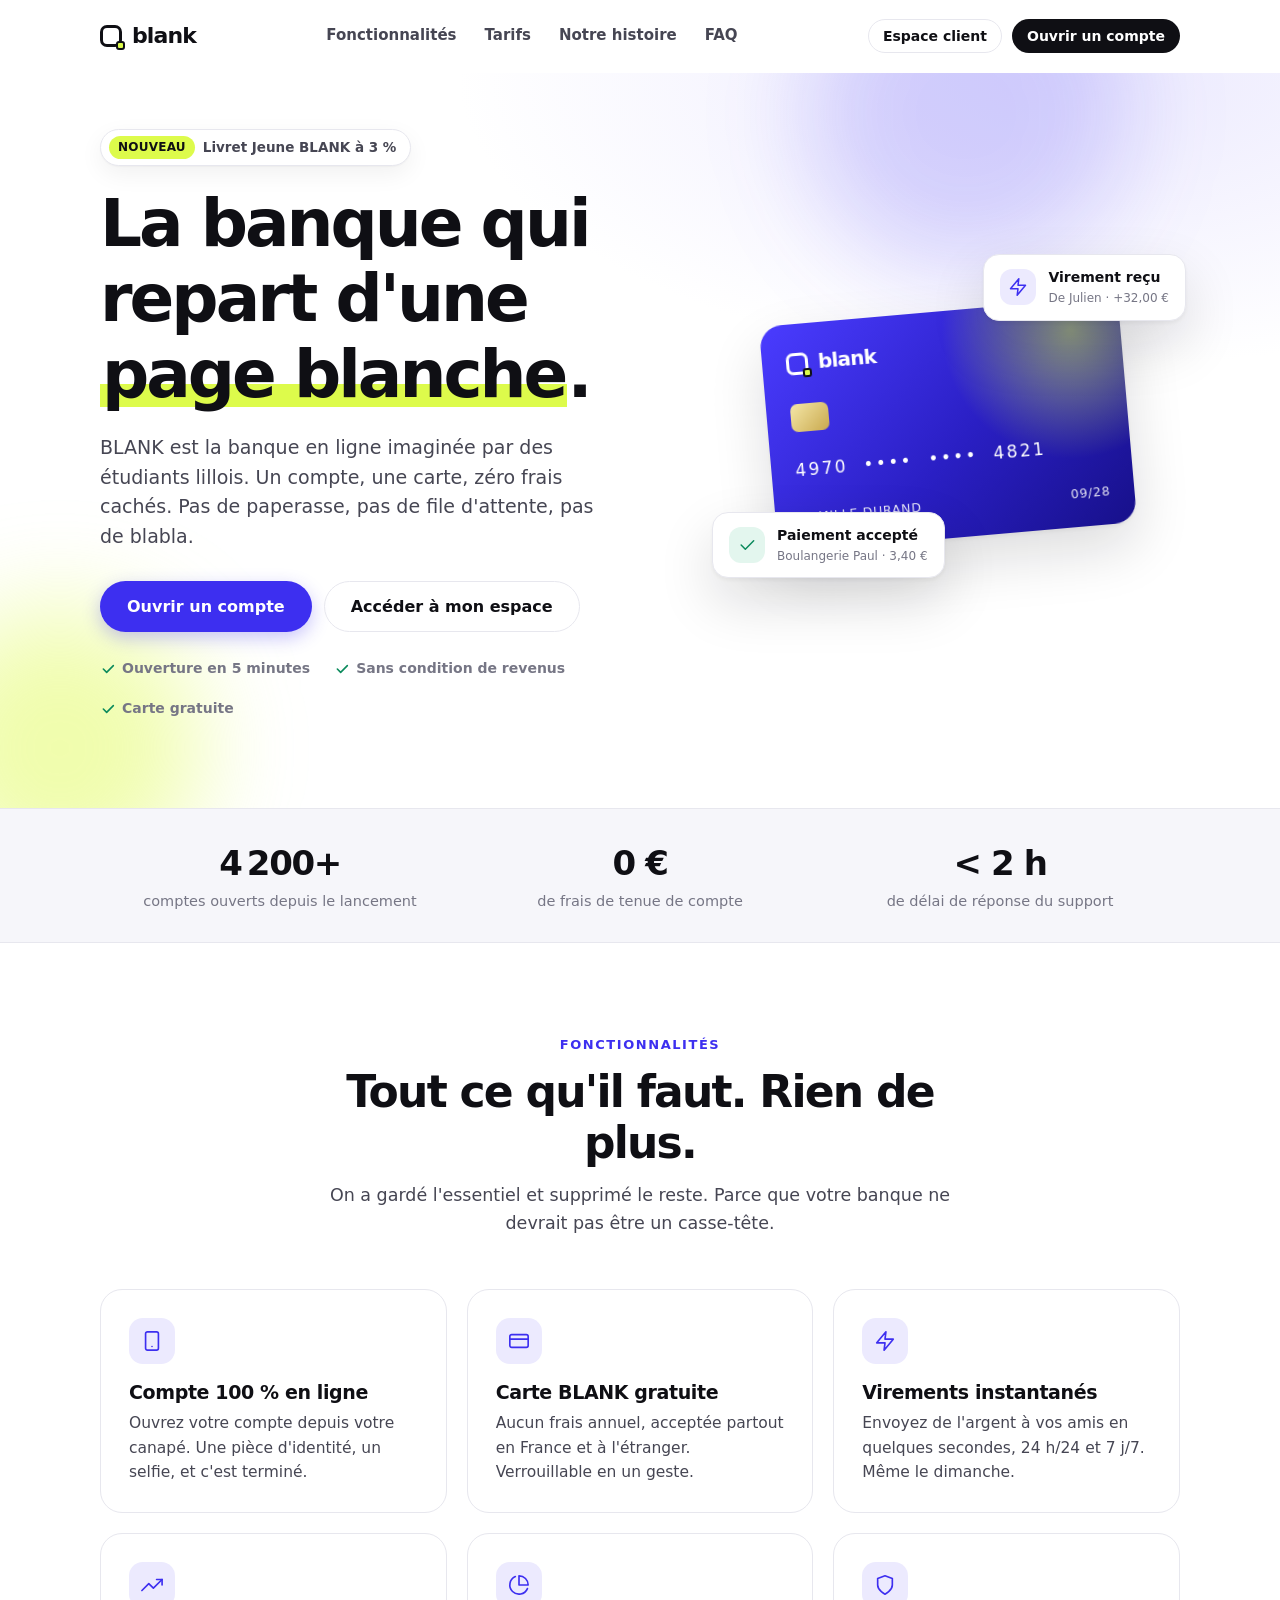
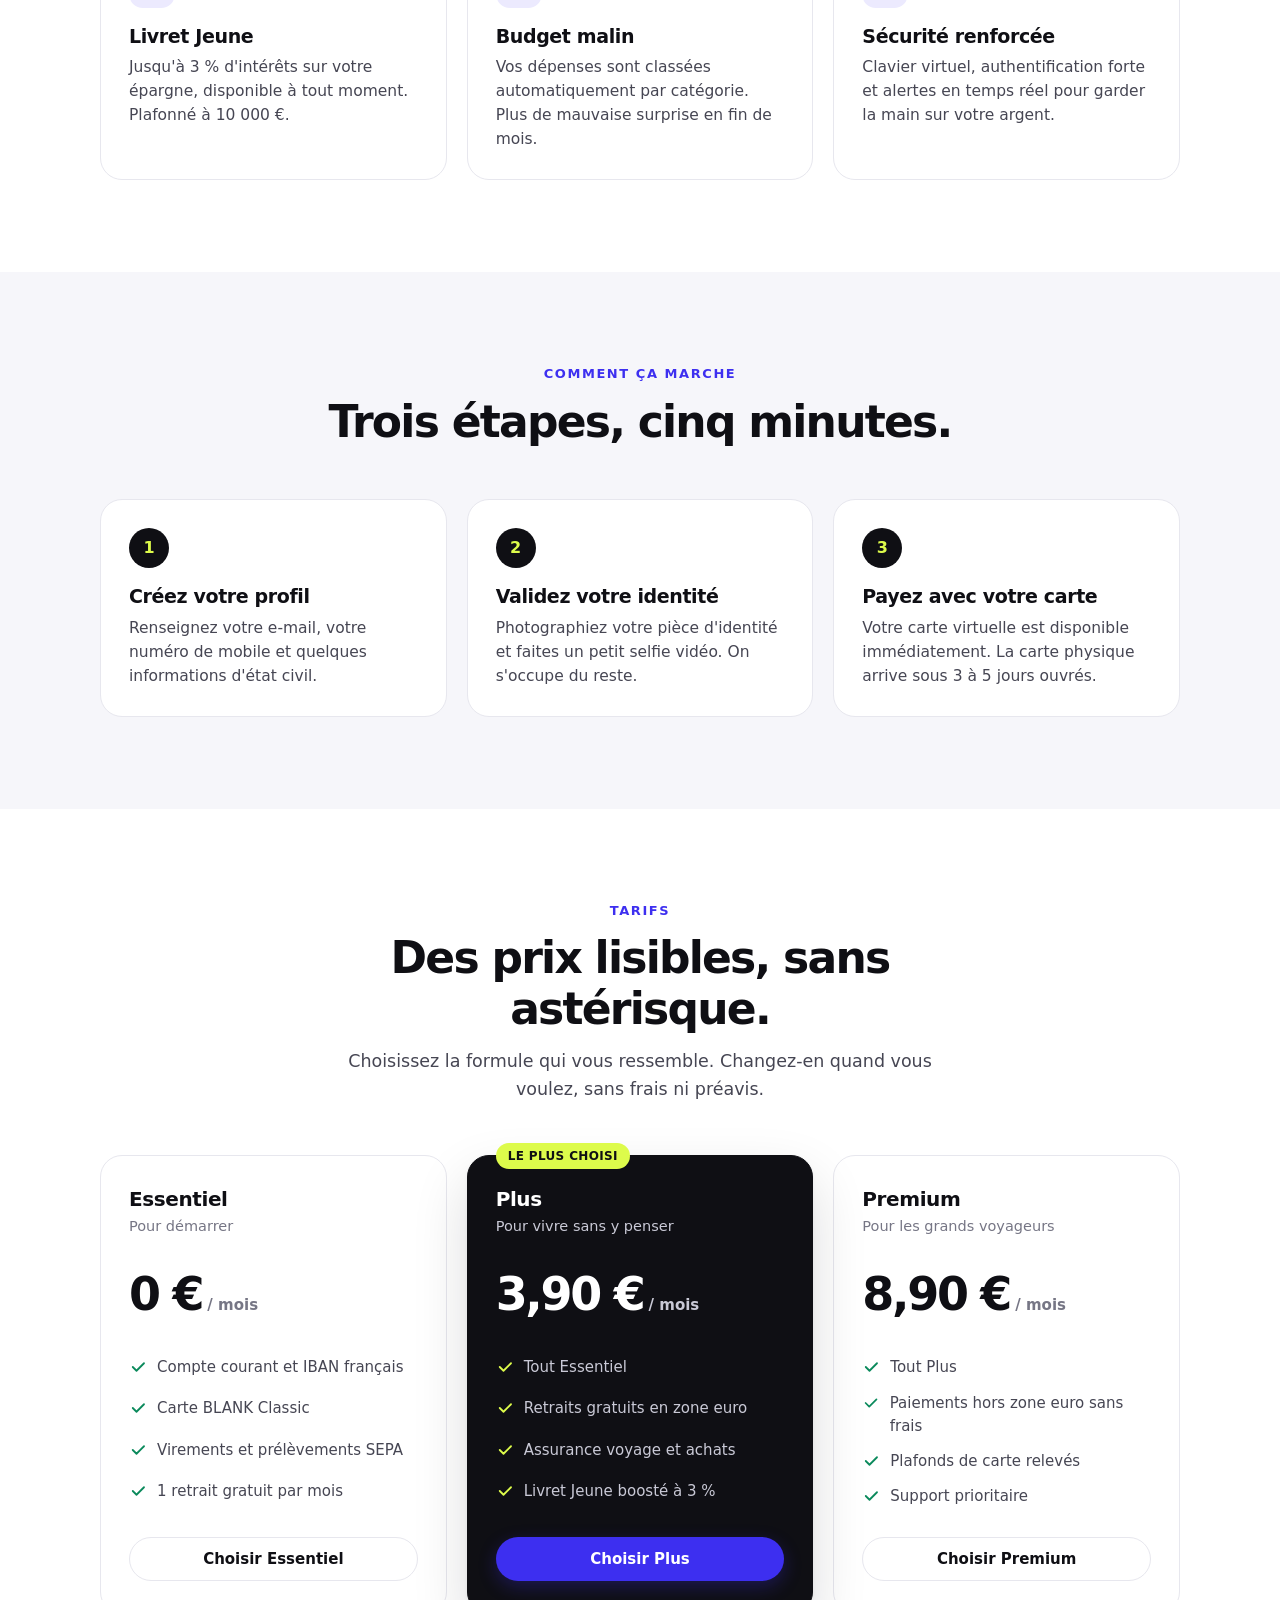
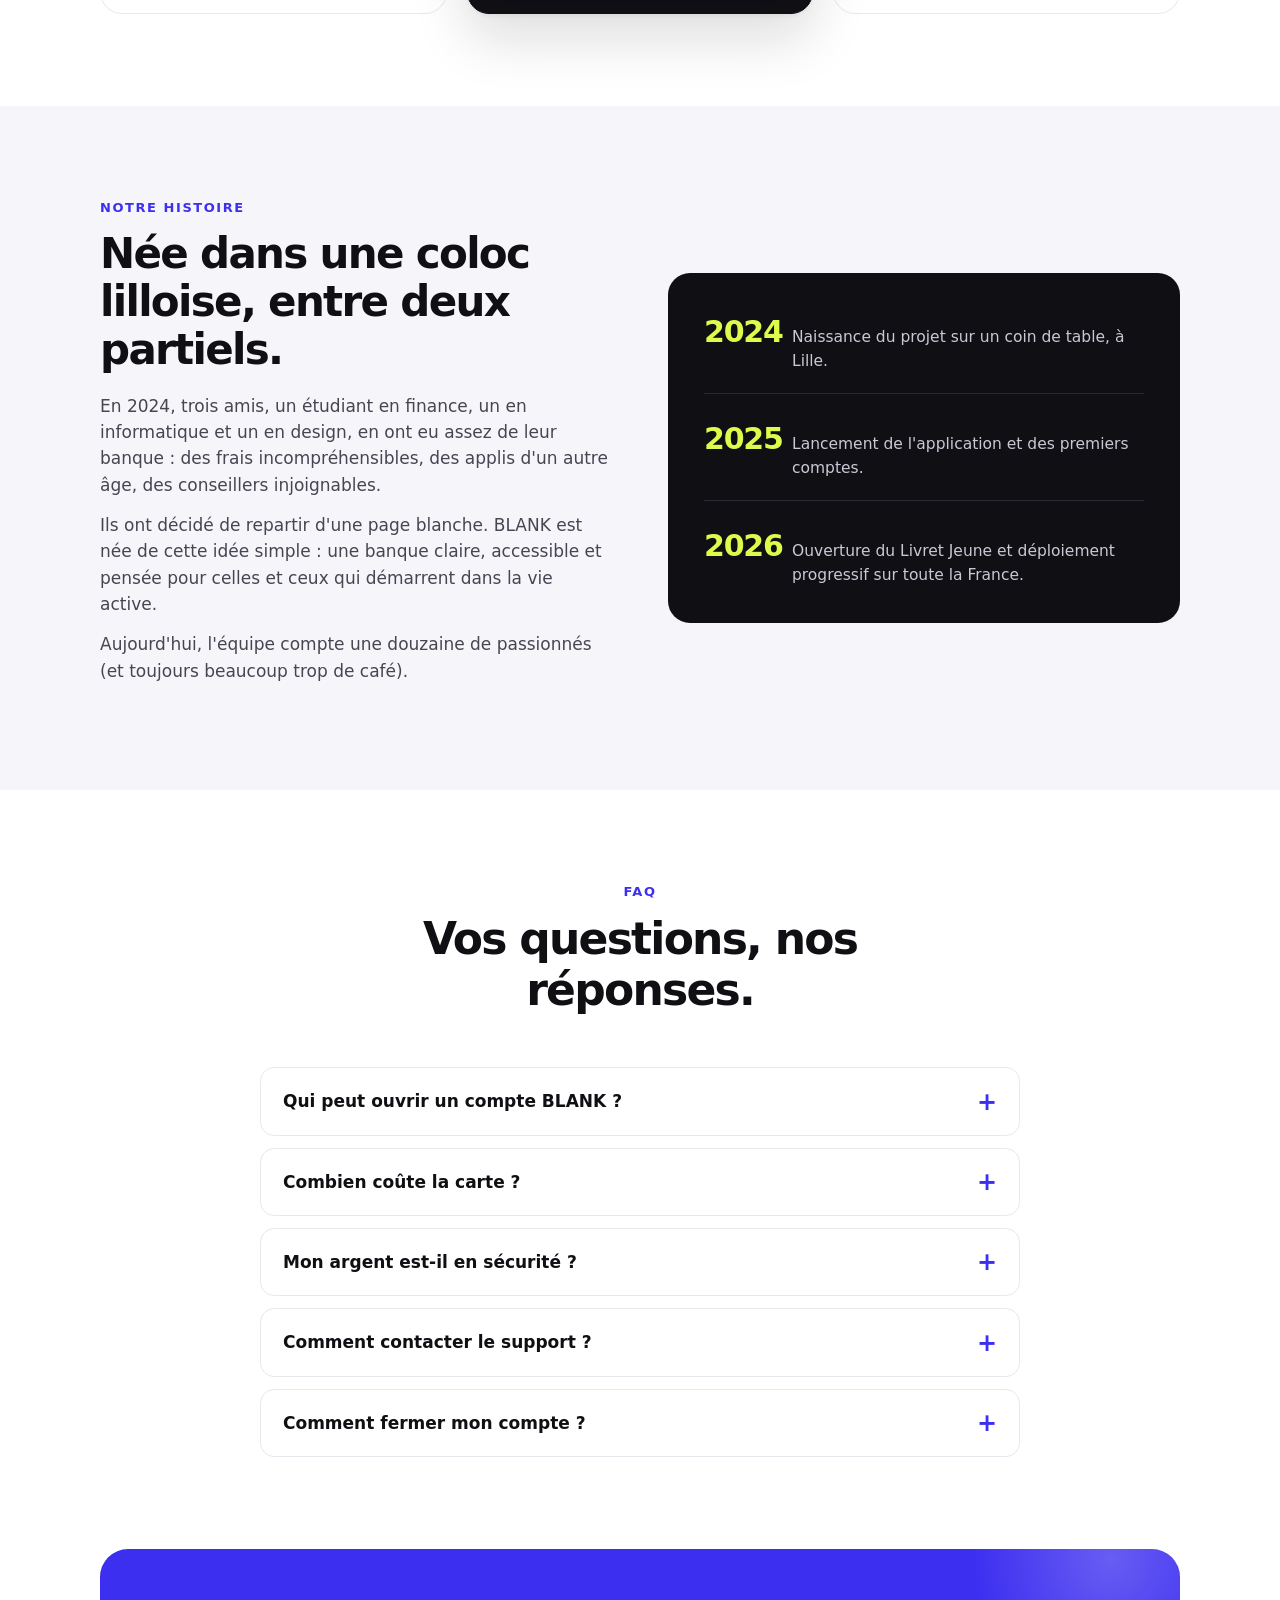
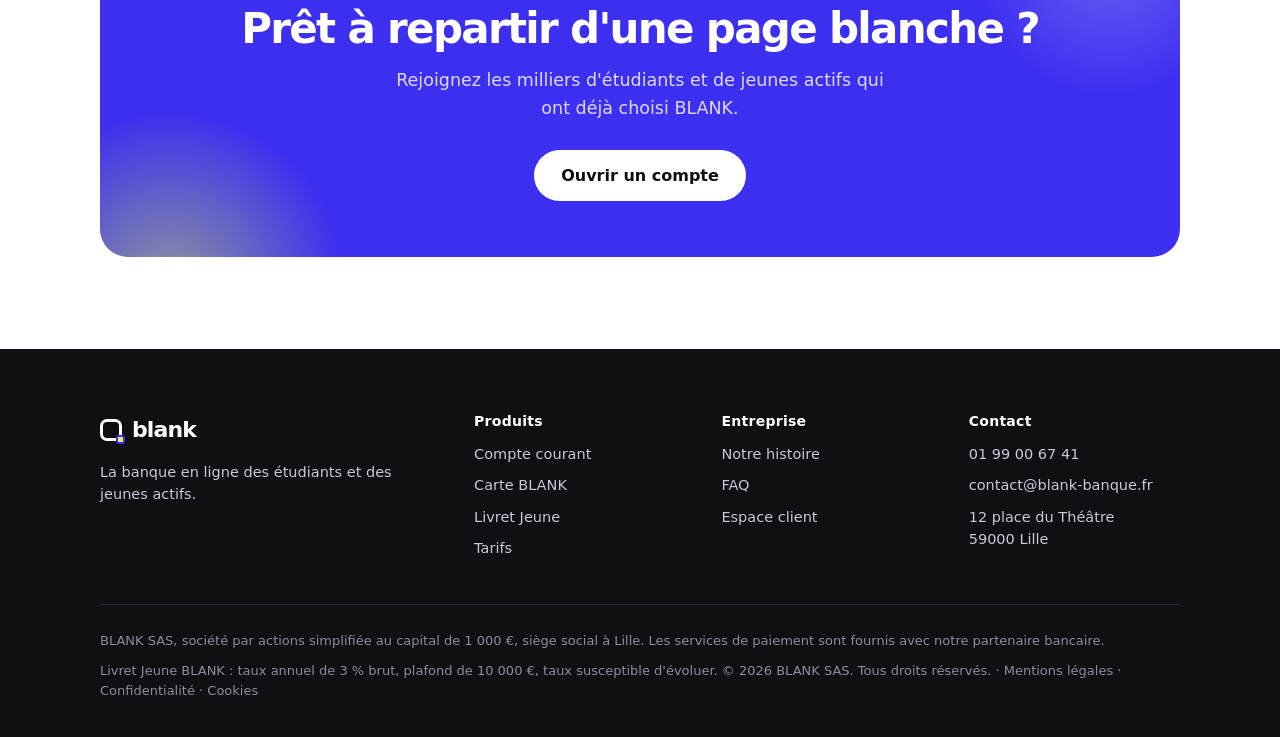
==== commit 7bcd1df9: "Ajouter des animations et une carte bancaire interactive - Carte 3D sur la page « Ma carte » : retou" ====
--- a/index.html
+++ b/index.html
@@ -8,6 +8,8 @@
   <meta name="description" content="BLANK, la banque en ligne imaginée par des étudiants : un compte, une carte gratuite, des virements instantanés et zéro frais cachés.">
   <link rel="icon" href="assets/favicon.svg" type="image/svg+xml">
   <link rel="stylesheet" href="assets/css/style.css">
+  <link rel="stylesheet" href="assets/css/motion.css">
+  <script>document.documentElement.classList.add('js')</script>
 </head>
 <body>
 
@@ -68,53 +70,53 @@
 
     <section class="stats" aria-label="BLANK en chiffres">
       <div class="container stats-grid">
-        <div class="stat"><strong>4&nbsp;200+</strong><span>comptes ouverts depuis le lancement</span></div>
-        <div class="stat"><strong>0&nbsp;€</strong><span>de frais de tenue de compte</span></div>
-        <div class="stat"><strong>&lt;&nbsp;2&nbsp;h</strong><span>de délai de réponse du support</span></div>
+        <div class="stat reveal"><strong data-count="4200" data-format="int" data-suffix="+">4&nbsp;200+</strong><span>comptes ouverts depuis le lancement</span></div>
+        <div class="stat reveal"><strong>0&nbsp;€</strong><span>de frais de tenue de compte</span></div>
+        <div class="stat reveal"><strong>&lt;&nbsp;2&nbsp;h</strong><span>de délai de réponse du support</span></div>
       </div>
     </section>
 
     <section class="section" id="fonctionnalites">
       <div class="container">
-        <div class="section-head">
+        <div class="section-head reveal">
           <div class="kicker">Fonctionnalités</div>
           <h2>Tout ce qu'il faut. Rien de plus.</h2>
           <p>On a gardé l'essentiel et supprimé le reste. Parce que votre banque ne devrait pas être un casse-tête.</p>
         </div>
         <div class="grid-3">
-          <article class="feature"><div class="ico" data-icon="phone"></div><h3>Compte 100&nbsp;% en ligne</h3><p>Ouvrez votre compte depuis votre canapé. Une pièce d'identité, un selfie, et c'est terminé.</p></article>
-          <article class="feature"><div class="ico" data-icon="card"></div><h3>Carte BLANK gratuite</h3><p>Aucun frais annuel, acceptée partout en France et à l'étranger. Verrouillable en un geste.</p></article>
-          <article class="feature"><div class="ico" data-icon="bolt"></div><h3>Virements instantanés</h3><p>Envoyez de l'argent à vos amis en quelques secondes, 24&nbsp;h/24 et 7&nbsp;j/7. Même le dimanche.</p></article>
-          <article class="feature"><div class="ico" data-icon="trend"></div><h3>Livret Jeune</h3><p>Jusqu'à 3&nbsp;% d'intérêts sur votre épargne, disponible à tout moment. Plafonné à 10&nbsp;000&nbsp;€.</p></article>
-          <article class="feature"><div class="ico" data-icon="pie"></div><h3>Budget malin</h3><p>Vos dépenses sont classées automatiquement par catégorie. Plus de mauvaise surprise en fin de mois.</p></article>
-          <article class="feature"><div class="ico" data-icon="shield"></div><h3>Sécurité renforcée</h3><p>Clavier virtuel, authentification forte et alertes en temps réel pour garder la main sur votre argent.</p></article>
+          <article class="feature reveal"><div class="ico" data-icon="phone"></div><h3>Compte 100&nbsp;% en ligne</h3><p>Ouvrez votre compte depuis votre canapé. Une pièce d'identité, un selfie, et c'est terminé.</p></article>
+          <article class="feature reveal"><div class="ico" data-icon="card"></div><h3>Carte BLANK gratuite</h3><p>Aucun frais annuel, acceptée partout en France et à l'étranger. Verrouillable en un geste.</p></article>
+          <article class="feature reveal"><div class="ico" data-icon="bolt"></div><h3>Virements instantanés</h3><p>Envoyez de l'argent à vos amis en quelques secondes, 24&nbsp;h/24 et 7&nbsp;j/7. Même le dimanche.</p></article>
+          <article class="feature reveal"><div class="ico" data-icon="trend"></div><h3>Livret Jeune</h3><p>Jusqu'à 3&nbsp;% d'intérêts sur votre épargne, disponible à tout moment. Plafonné à 10&nbsp;000&nbsp;€.</p></article>
+          <article class="feature reveal"><div class="ico" data-icon="pie"></div><h3>Budget malin</h3><p>Vos dépenses sont classées automatiquement par catégorie. Plus de mauvaise surprise en fin de mois.</p></article>
+          <article class="feature reveal"><div class="ico" data-icon="shield"></div><h3>Sécurité renforcée</h3><p>Clavier virtuel, authentification forte et alertes en temps réel pour garder la main sur votre argent.</p></article>
         </div>
       </div>
     </section>
 
     <section class="section alt" aria-labelledby="how-title">
       <div class="container">
-        <div class="section-head">
+        <div class="section-head reveal">
           <div class="kicker">Comment ça marche</div>
           <h2 id="how-title">Trois étapes, cinq minutes.</h2>
         </div>
         <div class="steps">
-          <article class="step"><h3>Créez votre profil</h3><p>Renseignez votre e-mail, votre numéro de mobile et quelques informations d'état civil.</p></article>
-          <article class="step"><h3>Validez votre identité</h3><p>Photographiez votre pièce d'identité et faites un petit selfie vidéo. On s'occupe du reste.</p></article>
-          <article class="step"><h3>Payez avec votre carte</h3><p>Votre carte virtuelle est disponible immédiatement. La carte physique arrive sous 3 à 5 jours ouvrés.</p></article>
+          <article class="step reveal"><h3>Créez votre profil</h3><p>Renseignez votre e-mail, votre numéro de mobile et quelques informations d'état civil.</p></article>
+          <article class="step reveal"><h3>Validez votre identité</h3><p>Photographiez votre pièce d'identité et faites un petit selfie vidéo. On s'occupe du reste.</p></article>
+          <article class="step reveal"><h3>Payez avec votre carte</h3><p>Votre carte virtuelle est disponible immédiatement. La carte physique arrive sous 3 à 5 jours ouvrés.</p></article>
         </div>
       </div>
     </section>
 
     <section class="section" id="tarifs">
       <div class="container">
-        <div class="section-head">
+        <div class="section-head reveal">
           <div class="kicker">Tarifs</div>
           <h2>Des prix lisibles, sans astérisque.</h2>
           <p>Choisissez la formule qui vous ressemble. Changez-en quand vous voulez, sans frais ni préavis.</p>
         </div>
         <div class="pricing">
-          <article class="plan">
+          <article class="plan reveal">
             <h3>Essentiel</h3><p class="tag">Pour démarrer</p>
             <div class="price">0&nbsp;€<small> / mois</small></div>
             <ul>
@@ -125,7 +127,7 @@
             </ul>
             <button class="btn btn-ghost btn-block" data-open-account>Choisir Essentiel</button>
           </article>
-          <article class="plan plan-featured">
+          <article class="plan plan-featured reveal">
             <span class="badge-top">LE PLUS CHOISI</span>
             <h3>Plus</h3><p class="tag">Pour vivre sans y penser</p>
             <div class="price">3,90&nbsp;€<small> / mois</small></div>
@@ -137,7 +139,7 @@
             </ul>
             <button class="btn btn-primary btn-block" data-open-account>Choisir Plus</button>
           </article>
-          <article class="plan">
+          <article class="plan reveal">
             <h3>Premium</h3><p class="tag">Pour les grands voyageurs</p>
             <div class="price">8,90&nbsp;€<small> / mois</small></div>
             <ul>
@@ -161,7 +163,7 @@
           <p>Ils ont décidé de repartir d'une page blanche. BLANK est née de cette idée simple : une banque claire, accessible et pensée pour celles et ceux qui démarrent dans la vie active.</p>
           <p>Aujourd'hui, l'équipe compte une douzaine de passionnés (et toujours beaucoup trop de café).</p>
         </div>
-        <div class="about-panel">
+        <div class="about-panel reveal">
           <div><strong>2024</strong><span>Naissance du projet sur un coin de table, à Lille.</span></div>
           <div><strong>2025</strong><span>Lancement de l'application et des premiers comptes.</span></div>
           <div><strong>2026</strong><span>Ouverture du Livret Jeune et déploiement progressif sur toute la France.</span></div>
@@ -171,22 +173,22 @@
 
     <section class="section" id="faq">
       <div class="container">
-        <div class="section-head">
+        <div class="section-head reveal">
           <div class="kicker">FAQ</div>
           <h2>Vos questions, nos réponses.</h2>
         </div>
         <div class="faq">
-          <details><summary>Qui peut ouvrir un compte BLANK&nbsp;?</summary><p>Toute personne majeure résidant en France, étudiante ou non. Aucune condition de revenus n'est demandée pour la formule Essentiel.</p></details>
-          <details><summary>Combien coûte la carte&nbsp;?</summary><p>La carte BLANK Classic est gratuite, sans frais annuels. Les formules Plus et Premium proposent des cartes avec davantage d'avantages.</p></details>
-          <details><summary>Mon argent est-il en sécurité&nbsp;?</summary><p>Vos fonds sont conservés sur des comptes dédiés, ouverts auprès de notre partenaire bancaire. Votre espace est protégé par un clavier virtuel, et vous pouvez verrouiller votre carte à tout moment.</p></details>
-          <details><summary>Comment contacter le support&nbsp;?</summary><p>Par e-mail à contact@blank-banque.fr ou par téléphone au 01&nbsp;99&nbsp;00&nbsp;67&nbsp;41, du lundi au vendredi de 9&nbsp;h à 18&nbsp;h. Nous répondons en moins de 2&nbsp;heures ouvrées.</p></details>
-          <details><summary>Comment fermer mon compte&nbsp;?</summary><p>Vous pouvez demander la clôture de votre compte à tout moment depuis votre espace client ou en écrivant à notre service client. Elle est gratuite.</p></details>
+          <details class="reveal"><summary>Qui peut ouvrir un compte BLANK&nbsp;?</summary><p>Toute personne majeure résidant en France, étudiante ou non. Aucune condition de revenus n'est demandée pour la formule Essentiel.</p></details>
+          <details class="reveal"><summary>Combien coûte la carte&nbsp;?</summary><p>La carte BLANK Classic est gratuite, sans frais annuels. Les formules Plus et Premium proposent des cartes avec davantage d'avantages.</p></details>
+          <details class="reveal"><summary>Mon argent est-il en sécurité&nbsp;?</summary><p>Vos fonds sont conservés sur des comptes dédiés, ouverts auprès de notre partenaire bancaire. Votre espace est protégé par un clavier virtuel, et vous pouvez verrouiller votre carte à tout moment.</p></details>
+          <details class="reveal"><summary>Comment contacter le support&nbsp;?</summary><p>Par e-mail à contact@blank-banque.fr ou par téléphone au 01&nbsp;99&nbsp;00&nbsp;67&nbsp;41, du lundi au vendredi de 9&nbsp;h à 18&nbsp;h. Nous répondons en moins de 2&nbsp;heures ouvrées.</p></details>
+          <details class="reveal"><summary>Comment fermer mon compte&nbsp;?</summary><p>Vous pouvez demander la clôture de votre compte à tout moment depuis votre espace client ou en écrivant à notre service client. Elle est gratuite.</p></details>
         </div>
       </div>
     </section>
 
     <section class="container" aria-label="Appel à l'action">
-      <div class="cta-band">
+      <div class="cta-band reveal">
         <h2>Prêt à repartir d'une page blanche&nbsp;?</h2>
         <p>Rejoignez les milliers d'étudiants et de jeunes actifs qui ont déjà choisi BLANK.</p>
         <button class="btn btn-light btn-lg" data-open-account>Ouvrir un compte</button>
@@ -222,6 +224,7 @@
   </footer>
 
   <script src="assets/js/common.js"></script>
+  <script src="assets/js/motion.js"></script>
   <script src="assets/js/site.js"></script>
 </body>
 </html>
--- a/assets/css/style.css
+++ b/assets/css/style.css
@@ -304,6 +304,11 @@
 .card-visual .logo { font-size: 17px; position: relative; }
 .card-visual .pan { letter-spacing: .14em; font-size: 15.5px; position: relative; font-variant-numeric: tabular-nums; }
 .card-visual .holder { display: flex; justify-content: space-between; font-size: 11.5px; text-transform: uppercase; letter-spacing: .06em; opacity: .9; position: relative; }
+a.card-visual { text-decoration: none; }
+.card-hint { text-align: center; max-width: 420px; margin: 14px auto 0; }
+.bar-row .hint { display: block; margin-top: 5px; }
+.kv.compact .kv-row { grid-template-columns: 130px 1fr; padding: 11px 0; }
+.kv.compact .kv-row dd { font-size: 14.5px; }
 .toggle-row { display: flex; justify-content: space-between; align-items: center; gap: 14px; padding: 14px 0; border-top: 1px solid var(--line); font-size: 14.5px; }
 .toggle-row:first-of-type { margin-top: 16px; }
 .toggle-row small { display: block; color: var(--muted); font-size: 12.5px; }
--- a/assets/css/motion.css
+++ b/assets/css/motion.css
@@ -0,0 +1,178 @@
+/* =========================================================
+   BLANK — animations et cartes interactives
+   (chargée après style.css)
+   ========================================================= */
+
+:root { --ease: cubic-bezier(.2, .7, .2, 1); }
+
+/* Transition entre pages : fondu natif, barre latérale fixe */
+@view-transition { navigation: auto; }
+.sidebar { view-transition-name: sidebar; }
+.topbar { view-transition-name: topbar; }
+::view-transition-old(root), ::view-transition-new(root) { animation-duration: .22s; }
+
+@keyframes rise { from { opacity: 0; transform: translateY(16px); } to { opacity: 1; transform: none; } }
+@keyframes fade { from { opacity: 0; } to { opacity: 1; } }
+@keyframes popin { from { opacity: 0; scale: .8; } to { opacity: 1; scale: 1; } }
+@keyframes float { 0%, 100% { translate: 0 0; } 50% { translate: 0 -12px; } }
+@keyframes bob { 0%, 100% { translate: 0 0; } 50% { translate: 0 -7px; } }
+@keyframes drift { 0%, 100% { transform: translate(0, 0) scale(1); } 50% { transform: translate(30px, -24px) scale(1.12); } }
+@keyframes grow { from { transform: scaleX(0); } to { transform: scaleX(1); } }
+@keyframes shake { 0%, 100% { transform: none; } 20% { transform: translateX(-9px); } 40% { transform: translateX(8px); } 60% { transform: translateX(-5px); } 80% { transform: translateX(3px); } }
+@keyframes dotpop { 0% { transform: scale(.4); } 70% { transform: scale(1.35); } 100% { transform: scale(1.1); } }
+@keyframes sheen { from { transform: translateX(-130%) skewX(-20deg); } to { transform: translateX(260%) skewX(-20deg); } }
+@keyframes drain { from { transform: scaleX(1); } to { transform: scaleX(0); } }
+@keyframes spin360 { to { transform: rotate(360deg); } }
+@keyframes tick { 0% { transform: scale(.3); opacity: 0; } 60% { transform: scale(1.2); opacity: 1; } 100% { transform: scale(1); } }
+
+/* ---------- Apparition au défilement (site vitrine) ---------- */
+.js .reveal { opacity: 0; }
+.js .reveal.in { opacity: 1; animation: rise .7s var(--ease) var(--d, 0s) backwards; }
+.grid-3 > :nth-child(3n + 2), .steps > :nth-child(3n + 2), .pricing > :nth-child(3n + 2), .stats-grid > :nth-child(3n + 2) { --d: .1s; }
+.grid-3 > :nth-child(3n), .steps > :nth-child(3n), .pricing > :nth-child(3n), .stats-grid > :nth-child(3n) { --d: .2s; }
+.faq > :nth-child(2) { --d: .05s; } .faq > :nth-child(3) { --d: .1s; } .faq > :nth-child(4) { --d: .15s; } .faq > :nth-child(5) { --d: .2s; }
+
+/* ---------- Entrée du héros ---------- */
+.hero-grid > div:first-child > * { animation: rise .8s var(--ease) both; }
+.hero-grid > div:first-child > :nth-child(1) { animation-delay: .05s; }
+.hero-grid > div:first-child > :nth-child(2) { animation-delay: .15s; }
+.hero-grid > div:first-child > :nth-child(3) { animation-delay: .25s; }
+.hero-grid > div:first-child > :nth-child(4) { animation-delay: .35s; }
+.hero-grid > div:first-child > :nth-child(5) { animation-delay: .45s; }
+.hero::before, .hero::after { content: ""; position: absolute; border-radius: 50%; filter: blur(50px); pointer-events: none; animation: drift 14s ease-in-out infinite; }
+.hero::before { width: 280px; height: 280px; left: -80px; bottom: -80px; background: rgba(221, 251, 75, .45); }
+.hero::after { width: 320px; height: 320px; right: 12%; top: -120px; background: rgba(61, 47, 240, .18); animation-delay: -6s; }
+.hero-grid { position: relative; z-index: 1; }
+
+.hero-visual { perspective: 1100px; }
+.bank-card { transform: rotate(-5deg) rotateX(var(--rx, 0deg)) rotateY(var(--ry, 0deg)); transition: transform .18s ease-out; animation: float 7s ease-in-out infinite; will-change: transform; }
+.bank-card::after, .card-visual::after, .face::after { content: ""; position: absolute; inset: 0; pointer-events: none; background: radial-gradient(circle at var(--gx, 30%) var(--gy, 0%), rgba(255, 255, 255, .3), transparent 48%); opacity: 0; transition: opacity .25s; }
+.is-tilting.bank-card::after, .is-tilting.card-visual::after, .is-tilting .face::after { opacity: 1; }
+.notif { animation: popin .6s var(--ease) both, bob 6s ease-in-out infinite; }
+.notif-1 { animation-delay: .9s, 1.5s; }
+.notif-2 { animation-delay: 1.3s, 2.2s; }
+
+/* ---------- Interactions du site vitrine ---------- */
+.nav { transition: height .25s var(--ease); }
+.site-header.scrolled .nav { height: 60px; }
+.logo-mark { transition: transform .35s var(--ease); }
+.logo:hover .logo-mark { transform: rotate(-12deg) scale(1.08); }
+.nav-links a { position: relative; }
+.nav-links a::after { content: ""; position: absolute; left: 0; right: 0; bottom: -6px; height: 2px; background: var(--accent); border-radius: 2px; transform: scaleX(0); transform-origin: left; transition: transform .25s var(--ease); }
+.nav-links a:hover::after { transform: scaleX(1); }
+.btn { position: relative; overflow: hidden; }
+.btn:hover { transform: translateY(-2px); }
+.btn:active { transform: translateY(0); }
+.btn-primary::after, .btn-dark::after { content: ""; position: absolute; top: 0; bottom: 0; left: 0; width: 40%; background: linear-gradient(90deg, transparent, rgba(255, 255, 255, .28), transparent); transform: translateX(-130%) skewX(-20deg); pointer-events: none; }
+.btn-primary:hover::after, .btn-dark:hover::after { animation: sheen .7s var(--ease); }
+.feature .ico { transition: transform .35s var(--ease), background .25s, color .25s; }
+.feature:hover .ico { transform: translateY(-3px) rotate(-6deg) scale(1.08); background: var(--accent); color: #fff; }
+.step { transition: transform .25s var(--ease), box-shadow .25s; }
+.step:hover { transform: translateY(-4px); box-shadow: var(--shadow); }
+.plan { transition: transform .25s var(--ease), box-shadow .25s; }
+.plan:hover { transform: translateY(-6px); box-shadow: var(--shadow-lg); }
+.faq details[open] > p { animation: rise .35s var(--ease); }
+.faq details { transition: border-color .2s, box-shadow .2s; }
+.faq details:hover { border-color: #cfcfdc; }
+.faq details[open] { box-shadow: var(--shadow); }
+.cta-band::before { content: ""; position: absolute; width: 300px; height: 300px; border-radius: 50%; right: -80px; top: -140px; background: radial-gradient(circle, rgba(255, 255, 255, .22), transparent 65%); animation: drift 12s ease-in-out infinite; }
+.about-panel > div { transition: transform .25s var(--ease); }
+.about-panel > div:hover { transform: translateX(6px); }
+
+/* ---------- Connexion ---------- */
+.auth-aside > * { animation: rise .8s var(--ease) both; }
+.auth-aside > :nth-child(2) { animation-delay: .12s; }
+.auth-aside > :nth-child(3) { animation-delay: .24s; }
+.auth-aside::before { content: ""; position: absolute; width: 360px; height: 360px; border-radius: 50%; left: -120px; top: 20%; background: radial-gradient(circle, rgba(255, 255, 255, .16), transparent 65%); animation: drift 13s ease-in-out infinite; }
+.auth-box { animation: rise .7s var(--ease) .1s both; }
+.code-dots i.on { animation: dotpop .22s var(--ease) both; }
+.shake { animation: shake .45s var(--ease); }
+.key { position: relative; overflow: hidden; }
+.key::after { content: ""; position: absolute; inset: 0; background: radial-gradient(circle, rgba(61, 47, 240, .22), transparent 70%); opacity: 0; transform: scale(.4); transition: opacity .35s, transform .35s; pointer-events: none; }
+.key:active::after { opacity: 1; transform: scale(1.4); transition: none; }
+.btn-ok .tick { display: inline-grid; animation: tick .4s var(--ease) both; }
+
+/* ---------- Espace client ---------- */
+.page-inner > :not(#dash), #dash > * { animation: rise .55s var(--ease) both; }
+.page-inner > :nth-child(2):not(#dash), #dash > :nth-child(2) { animation-delay: .06s; }
+.page-inner > :nth-child(3):not(#dash), #dash > :nth-child(3) { animation-delay: .12s; }
+.dash-grid > div > .panel { animation: rise .55s var(--ease) both; }
+.dash-grid > div > .panel:nth-child(2) { animation-delay: .08s; }
+.dash-grid > div > .panel:nth-child(3) { animation-delay: .16s; }
+.grid-2 > .acct { animation: rise .55s var(--ease) both; }
+.grid-2 > .acct:nth-child(2) { animation-delay: .08s; }
+.acct { transition: transform .25s var(--ease), box-shadow .25s; }
+.acct:hover { transform: translateY(-3px); box-shadow: var(--shadow); }
+.side-link { transition: background .15s, color .15s, transform .2s var(--ease); }
+.side-link:hover { transform: translateX(3px); }
+.side-link .ic { transition: transform .25s var(--ease); }
+.side-link:hover .ic { transform: scale(1.12); }
+.stagger .op, .stagger .day { animation: rise .45s var(--ease) both; animation-delay: calc(var(--n, 0) * 35ms); }
+.op-ico { transition: transform .25s var(--ease); }
+.op:hover .op-ico { transform: scale(1.1) rotate(-4deg); }
+.bar i { transform-origin: left; animation: grow 1s var(--ease) .25s both; }
+.pill { transition: transform .2s var(--ease); }
+.panel-head .link, .link { transition: color .15s; }
+.avatar { transition: transform .3s var(--ease); }
+.user-chip:hover .avatar { transform: rotate(-8deg) scale(1.08); }
+.tbl tbody tr { animation: fade .5s ease both; }
+.tbl tbody tr:nth-child(1) { animation-delay: .05s; } .tbl tbody tr:nth-child(2) { animation-delay: .1s; } .tbl tbody tr:nth-child(3) { animation-delay: .15s; } .tbl tbody tr:nth-child(4) { animation-delay: .2s; } .tbl tbody tr:nth-child(5) { animation-delay: .25s; } .tbl tbody tr:nth-child(n + 6) { animation-delay: .3s; }
+.tbl tbody tr { transition: background .15s; }
+.tbl tbody tr:hover { background: rgba(61, 47, 240, .035); }
+.kv-row { transition: background .15s; }
+
+/* Carte du tableau de bord */
+.card-visual { transform: perspective(900px) rotateX(var(--rx, 0deg)) rotateY(var(--ry, 0deg)); transition: transform .18s ease-out, filter .3s, opacity .3s; will-change: transform; }
+a.card-visual:hover { box-shadow: var(--shadow-lg); }
+
+/* =========================================================
+   CARTE INTERACTIVE (page « Ma carte »)
+   ========================================================= */
+.card3d { perspective: 1400px; width: 100%; max-width: 460px; margin: 0 auto; outline: none; cursor: pointer; -webkit-tap-highlight-color: transparent; }
+.card3d:focus-visible .tilt { outline: 3px solid var(--accent); outline-offset: 6px; border-radius: 26px; }
+.card3d .tilt { transform: rotateX(var(--rx, 0deg)) rotateY(var(--ry, 0deg)); transition: transform .18s ease-out; transform-style: preserve-3d; will-change: transform; animation: rise .7s var(--ease) both; }
+.card3d .flip { position: relative; width: 100%; aspect-ratio: 1.586; transform-style: preserve-3d; transition: transform .85s var(--ease); }
+.card3d.flipped .flip { transform: rotateY(180deg); }
+.card3d.hint-wiggle .flip { animation: wiggle 1.2s var(--ease) .6s 1; }
+@keyframes wiggle { 0%, 100% { transform: none; } 30% { transform: rotateY(-14deg); } 60% { transform: rotateY(9deg); } }
+
+.face { position: absolute; inset: 0; border-radius: 22px; color: #fff; overflow: hidden; backface-visibility: hidden; -webkit-backface-visibility: hidden; box-shadow: var(--shadow-lg); transition: filter .4s; background: linear-gradient(135deg, #4a3cff 0%, #2a1fc4 55%, #17108a 100%); }
+.face.front { padding: 24px 26px; display: flex; flex-direction: column; justify-content: space-between; }
+.face.back { transform: rotateY(180deg); background: linear-gradient(135deg, #2a1fc4 0%, #17108a 70%, #0e0a5c 100%); display: flex; flex-direction: column; padding: 0 0 22px; }
+.face.front::before { content: ""; position: absolute; width: 260px; height: 260px; border-radius: 50%; right: -90px; top: -110px; background: radial-gradient(circle, rgba(221, 251, 75, .5), transparent 65%); }
+.face .logo { font-size: 20px; position: relative; }
+.face .top { display: flex; justify-content: space-between; align-items: center; position: relative; }
+.face .tag { font-size: 12px; font-weight: 650; background: rgba(255, 255, 255, .18); padding: 3px 11px; border-radius: 999px; transition: background .3s; }
+.face .chip { width: 40px; height: 30px; border-radius: 7px; background: linear-gradient(135deg, #f5e7a8, #c9a94e); position: relative; }
+.face .pan { font-size: clamp(17px, 5vw, 23px); letter-spacing: .12em; white-space: nowrap; position: relative; font-variant-numeric: tabular-nums; }
+.face .meta { display: flex; gap: 22px; font-size: 14px; font-weight: 650; letter-spacing: .04em; position: relative; text-transform: uppercase; }
+.face .meta > div { white-space: nowrap; }
+.face .meta small { display: block; font-size: 10.5px; font-weight: 600; opacity: .75; letter-spacing: .08em; }
+.face .stripe { height: 17%; margin-top: 7%; background: #0a0a12; }
+.face .sig { display: flex; align-items: stretch; gap: 0; margin: 7% 22px 0; height: 17%; min-height: 34px; }
+.face .sig .paper { flex: 1; border-radius: 6px 0 0 6px; background: repeating-linear-gradient(135deg, #f1f1f6 0 6px, #e4e4ee 6px 12px); display: flex; align-items: center; padding-left: 12px; color: #6a6a7a; font-size: 11px; font-style: italic; }
+.face .sig .cvv { min-width: 74px; border-radius: 0 6px 6px 0; background: #fff; color: var(--ink); display: grid; place-items: center; font-weight: 800; font-size: 17px; letter-spacing: .12em; font-variant-numeric: tabular-nums; position: relative; }
+.face .sig .cvv small { position: absolute; top: 2px; left: 0; right: 0; text-align: center; font-size: 8.5px; letter-spacing: .1em; color: var(--muted); font-weight: 700; }
+.face .fine { margin: auto 22px 0; font-size: 10.5px; line-height: 1.45; opacity: .78; position: relative; }
+.face .fine b { font-weight: 700; }
+.card3d.locked .face { filter: grayscale(1) brightness(.72); }
+.card3d.locked .face .tag { background: rgba(10, 10, 18, .55); }
+.card3d .swap { display: inline-block; }
+.card3d .pan.reveal-flash, .card3d .cvv.reveal-flash { animation: fade .3s ease; }
+
+.card-actions { display: flex; gap: 10px; justify-content: center; flex-wrap: wrap; margin-top: 22px; }
+.card-actions.secondary { margin-top: 10px; gap: 8px; }
+.copy-title { flex-basis: 100%; text-align: center; font-size: 12.5px; font-weight: 600; letter-spacing: .06em; text-transform: uppercase; color: var(--muted); }
+.card-actions .btn[disabled] { transform: none; }
+.autohide { height: 4px; border-radius: 999px; background: var(--bg); overflow: hidden; max-width: 320px; margin: 18px auto 0; }
+.autohide[hidden], .autohide-label[hidden] { display: none; }
+.autohide i { display: block; height: 100%; background: var(--accent); transform-origin: left; animation: drain 30s linear forwards; }
+.autohide-label { display: block; text-align: center; font-size: 12.5px; color: var(--muted); margin-top: 6px; }
+.btn .spin { width: 14px; height: 14px; border-radius: 50%; border: 2.5px solid rgba(255, 255, 255, .4); border-top-color: #fff; animation: spin360 .7s linear infinite; }
+
+/* ---------- Accessibilité : mouvement réduit ---------- */
+@media (prefers-reduced-motion: reduce) {
+  .js .reveal { opacity: 1; }
+  .card3d .flip { transition: none; }
+  .bank-card { animation: none; }
+}
